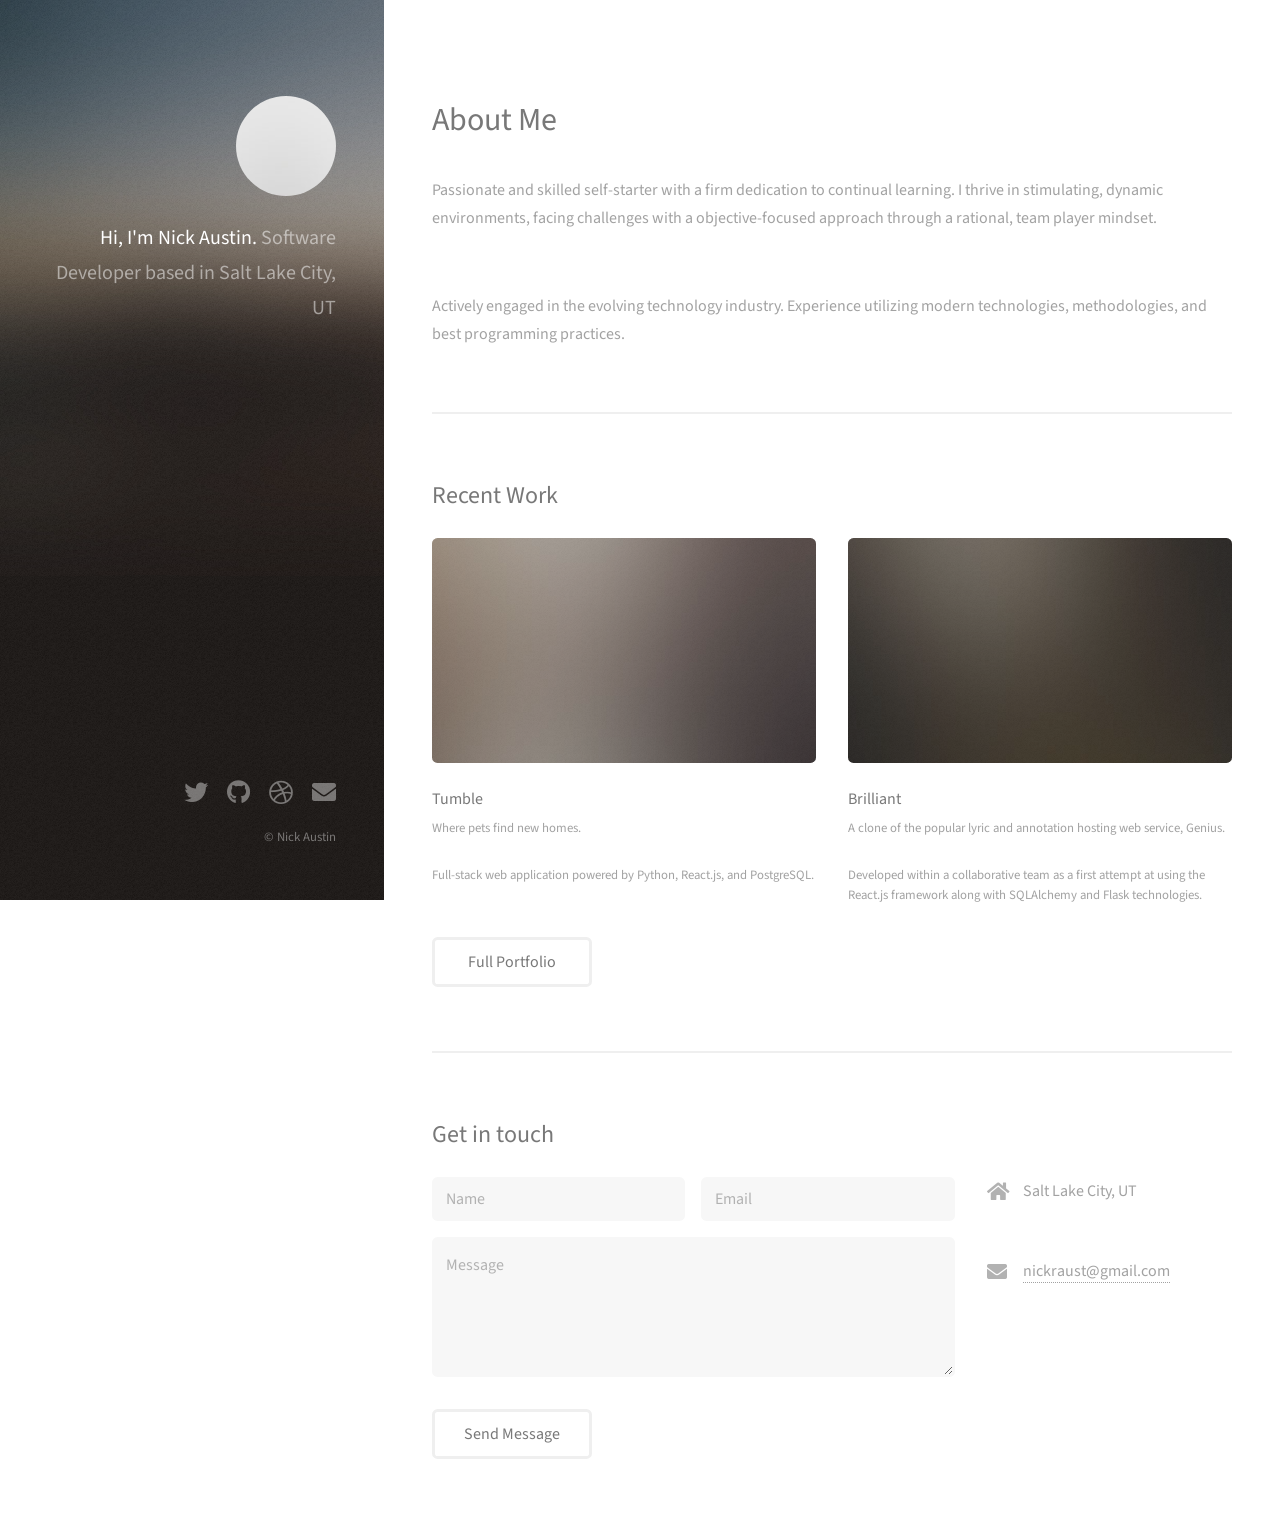
==== index.html @ 3f63c07a "first" ====
<!DOCTYPE HTML>
<!--
	Strata by HTML5 UP
	html5up.net | @ajlkn
	Free for personal and commercial use under the CCA 3.0 license (html5up.net/license)
-->
<html>
	<head>
		<title>Strata by HTML5 UP</title>
		<meta charset="utf-8" />
		<meta name="viewport" content="width=device-width, initial-scale=1, user-scalable=no" />
		<link rel="stylesheet" href="assets/css/main.css" />
	</head>
	<body class="is-preload">

		<!-- Header -->
			<header id="header">
				<div class="inner">
					<a href="#" class="image avatar"><img src="images/avatar.jpg" alt="" /></a>
					<h1><strong>Hi, I'm Nick Austin.</strong><br />
					Software Developer based in Salt Lake City, UT<br />
					</h1>
				</div>
			</header>

		<!-- Main -->
			<div id="main">

				<!-- One -->
					<section id="one">
						<header class="major">
							<h2>About Me<br />
							</h2>
						</header>
						<p>Passionate and skilled self-starter with a firm dedication to continual learning. I thrive in stimulating, dynamic environments, facing challenges with a objective-focused approach through a rational, team player mindset. 
							</p>
						</br>
							Actively engaged in the evolving technology industry. Experience utilizing modern technologies, methodologies, and best programming practices. </p>
						<!-- <ul class="actions">
							<li><a href="#" class="button">Learn More</a></li>
						</ul> -->
					</section>

				<!-- Two -->
					<section id="two">
						<h2>Recent Work</h2>
						<div class="row">
							<article class="col-6 col-12-xsmall work-item">
								<a href="images/fulls/01.jpg" class="image fit thumb"><img src="images/thumbs/01.jpg" alt="" /></a>
								<h3>Tumble</h3>
								<p>Where pets find new homes.</p> 
								<br>
								<p>Full-stack web application powered by Python, React.js, and PostgreSQL.</p>
							</article>
							<article class="col-6 col-12-xsmall work-item">
								<a href="images/fulls/02.jpg" class="image fit thumb"><img src="images/thumbs/02.jpg" alt="" /></a>
								<h3>Brilliant</h3>
								<p>A clone of the popular lyric and annotation hosting web service, Genius.</p>
								<br>
								<p>Developed within a collaborative team as a first attempt at using the React.js framework along with SQLAlchemy and Flask technologies.</p>
							</article>
							<!-- <article class="col-6 col-12-xsmall work-item">
								<a href="images/fulls/03.jpg" class="image fit thumb"><img src="images/thumbs/03.jpg" alt="" /></a>
								<h3>Tortor metus commodo</h3>
								<p>Lorem ipsum dolor sit amet nisl sed nullam feugiat.</p>
							</article>
							<article class="col-6 col-12-xsmall work-item">
								<a href="images/fulls/04.jpg" class="image fit thumb"><img src="images/thumbs/04.jpg" alt="" /></a>
								<h3>Quam neque phasellus</h3>
								<p>Lorem ipsum dolor sit amet nisl sed nullam feugiat.</p>
							</article>
							<article class="col-6 col-12-xsmall work-item">
								<a href="images/fulls/05.jpg" class="image fit thumb"><img src="images/thumbs/05.jpg" alt="" /></a>
								<h3>Nunc enim commodo aliquet</h3>
								<p>Lorem ipsum dolor sit amet nisl sed nullam feugiat.</p>
							</article>
							<article class="col-6 col-12-xsmall work-item">
								<a href="images/fulls/06.jpg" class="image fit thumb"><img src="images/thumbs/06.jpg" alt="" /></a>
								<h3>Risus ornare lacinia</h3>
								<p>Lorem ipsum dolor sit amet nisl sed nullam feugiat.</p>
							</article> -->
						</div>
						<ul class="actions">
							<li><a href="#" class="button">Full Portfolio</a></li>
						</ul>
					</section>

				<!-- Three -->
					<section id="three">
						<h2>Get in touch</h2>
						<!-- <p>Accumsan pellentesque commodo blandit enim arcu non at amet id arcu magna. Accumsan orci faucibus id eu lorem semper nunc nisi lorem vulputate lorem neque lorem ipsum dolor.</p> -->
						<div class="row">
							<div class="col-8 col-12-small">
								<form method="post" action="#">
									<div class="row gtr-uniform gtr-50">
										<div class="col-6 col-12-xsmall"><input type="text" name="name" id="name" placeholder="Name" /></div>
										<div class="col-6 col-12-xsmall"><input type="email" name="email" id="email" placeholder="Email" /></div>
										<div class="col-12"><textarea name="message" id="message" placeholder="Message" rows="4"></textarea></div>
									</div>
								</form>
								<ul class="actions">
									<li><input type="submit" value="Send Message" /></li>
								</ul>
							</div>
							<div class="col-4 col-12-small">
								<ul class="labeled-icons">
									<li>
										<h3 class="icon solid fa-home"><span class="label">Address</span></h3>
										Salt Lake City, UT<br />
										<br />
									</li>
									<li>
										<!-- <h3 class="icon solid fa-mobile-alt"><span class="label">Phone</span></h3>
										000-000-0000 -->
									</li>
									<li>
										<h3 class="icon solid fa-envelope"><span class="label">Email</span></h3>
										<a href="#">nickraust@gmail.com</a>
									</li>
								</ul>
							</div>
						</div>
					</section>

				<!-- Four -->
				<!--
					<section id="four">
						<h2>Elements</h2>

						<section>
							<h4>Text</h4>
							<p>This is <b>bold</b> and this is <strong>strong</strong>. This is <i>italic</i> and this is <em>emphasized</em>.
							This is <sup>superscript</sup> text and this is <sub>subscript</sub> text.
							This is <u>underlined</u> and this is code: <code>for (;;) { ... }</code>. Finally, <a href="#">this is a link</a>.</p>
							<hr />
							<header>
								<h4>Heading with a Subtitle</h4>
								<p>Lorem ipsum dolor sit amet nullam id egestas urna aliquam</p>
							</header>
							<p>Nunc lacinia ante nunc ac lobortis. Interdum adipiscing gravida odio porttitor sem non mi integer non faucibus ornare mi ut ante amet placerat aliquet. Volutpat eu sed ante lacinia sapien lorem accumsan varius montes viverra nibh in adipiscing blandit tempus accumsan.</p>
							<header>
								<h5>Heading with a Subtitle</h5>
								<p>Lorem ipsum dolor sit amet nullam id egestas urna aliquam</p>
							</header>
							<p>Nunc lacinia ante nunc ac lobortis. Interdum adipiscing gravida odio porttitor sem non mi integer non faucibus ornare mi ut ante amet placerat aliquet. Volutpat eu sed ante lacinia sapien lorem accumsan varius montes viverra nibh in adipiscing blandit tempus accumsan.</p>
							<hr />
							<h2>Heading Level 2</h2>
							<h3>Heading Level 3</h3>
							<h4>Heading Level 4</h4>
							<h5>Heading Level 5</h5>
							<h6>Heading Level 6</h6>
							<hr />
							<h5>Blockquote</h5>
							<blockquote>Fringilla nisl. Donec accumsan interdum nisi, quis tincidunt felis sagittis eget tempus euismod. Vestibulum ante ipsum primis in faucibus vestibulum. Blandit adipiscing eu felis iaculis volutpat ac adipiscing accumsan faucibus. Vestibulum ante ipsum primis in faucibus lorem ipsum dolor sit amet nullam adipiscing eu felis.</blockquote>
							<h5>Preformatted</h5>
							<pre><code>i = 0;

while (!deck.isInOrder()) {
print 'Iteration ' + i;
deck.shuffle();
i++;
}

print 'It took ' + i + ' iterations to sort the deck.';</code></pre>
						</section>

						<section>
							<h4>Lists</h4>
							<div class="row">
								<div class="col-6 col-12-xsmall">
									<h5>Unordered</h5>
									<ul>
										<li>Dolor pulvinar etiam magna etiam.</li>
										<li>Sagittis adipiscing lorem eleifend.</li>
										<li>Felis enim feugiat dolore viverra.</li>
									</ul>
									<h5>Alternate</h5>
									<ul class="alt">
										<li>Dolor pulvinar etiam magna etiam.</li>
										<li>Sagittis adipiscing lorem eleifend.</li>
										<li>Felis enim feugiat dolore viverra.</li>
									</ul>
								</div>
								<div class="col-6 col-12-xsmall">
									<h5>Ordered</h5>
									<ol>
										<li>Dolor pulvinar etiam magna etiam.</li>
										<li>Etiam vel felis at lorem sed viverra.</li>
										<li>Felis enim feugiat dolore viverra.</li>
										<li>Dolor pulvinar etiam magna etiam.</li>
										<li>Etiam vel felis at lorem sed viverra.</li>
										<li>Felis enim feugiat dolore viverra.</li>
									</ol>
									<h5>Icons</h5>
									<ul class="icons">
										<li><a href="#" class="icon brands fa-twitter"><span class="label">Twitter</span></a></li>
										<li><a href="#" class="icon brands fa-facebook-f"><span class="label">Facebook</span></a></li>
										<li><a href="#" class="icon brands fa-instagram"><span class="label">Instagram</span></a></li>
										<li><a href="#" class="icon brands fa-github"><span class="label">Github</span></a></li>
										<li><a href="#" class="icon brands fa-dribbble"><span class="label">Dribbble</span></a></li>
										<li><a href="#" class="icon brands fa-tumblr"><span class="label">Tumblr</span></a></li>
									</ul>
								</div>
							</div>
							<h5>Actions</h5>
							<ul class="actions">
								<li><a href="#" class="button primary">Default</a></li>
								<li><a href="#" class="button">Default</a></li>
							</ul>
							<ul class="actions small">
								<li><a href="#" class="button primary small">Small</a></li>
								<li><a href="#" class="button small">Small</a></li>
							</ul>
							<div class="row">
								<div class="col-6 col-12-small">
									<ul class="actions stacked">
										<li><a href="#" class="button primary">Default</a></li>
										<li><a href="#" class="button">Default</a></li>
									</ul>
								</div>
								<div class="col-6 col-12-small">
									<ul class="actions stacked">
										<li><a href="#" class="button primary small">Small</a></li>
										<li><a href="#" class="button small">Small</a></li>
									</ul>
								</div>
								<div class="col-6 col-12-small">
									<ul class="actions stacked">
										<li><a href="#" class="button primary fit">Default</a></li>
										<li><a href="#" class="button fit">Default</a></li>
									</ul>
								</div>
								<div class="col-6 col-12-small">
									<ul class="actions stacked">
										<li><a href="#" class="button primary small fit">Small</a></li>
										<li><a href="#" class="button small fit">Small</a></li>
									</ul>
								</div>
							</div>
						</section>

						<section>
							<h4>Table</h4>
							<h5>Default</h5>
							<div class="table-wrapper">
								<table>
									<thead>
										<tr>
											<th>Name</th>
											<th>Description</th>
											<th>Price</th>
										</tr>
									</thead>
									<tbody>
										<tr>
											<td>Item One</td>
											<td>Ante turpis integer aliquet porttitor.</td>
											<td>29.99</td>
										</tr>
										<tr>
											<td>Item Two</td>
											<td>Vis ac commodo adipiscing arcu aliquet.</td>
											<td>19.99</td>
										</tr>
										<tr>
											<td>Item Three</td>
											<td> Morbi faucibus arcu accumsan lorem.</td>
											<td>29.99</td>
										</tr>
										<tr>
											<td>Item Four</td>
											<td>Vitae integer tempus condimentum.</td>
											<td>19.99</td>
										</tr>
										<tr>
											<td>Item Five</td>
											<td>Ante turpis integer aliquet porttitor.</td>
											<td>29.99</td>
										</tr>
									</tbody>
									<tfoot>
										<tr>
											<td colspan="2"></td>
											<td>100.00</td>
										</tr>
									</tfoot>
								</table>
							</div>

							<h5>Alternate</h5>
							<div class="table-wrapper">
								<table class="alt">
									<thead>
										<tr>
											<th>Name</th>
											<th>Description</th>
											<th>Price</th>
										</tr>
									</thead>
									<tbody>
										<tr>
											<td>Item One</td>
											<td>Ante turpis integer aliquet porttitor.</td>
											<td>29.99</td>
										</tr>
										<tr>
											<td>Item Two</td>
											<td>Vis ac commodo adipiscing arcu aliquet.</td>
											<td>19.99</td>
										</tr>
										<tr>
											<td>Item Three</td>
											<td> Morbi faucibus arcu accumsan lorem.</td>
											<td>29.99</td>
										</tr>
										<tr>
											<td>Item Four</td>
											<td>Vitae integer tempus condimentum.</td>
											<td>19.99</td>
										</tr>
										<tr>
											<td>Item Five</td>
											<td>Ante turpis integer aliquet porttitor.</td>
											<td>29.99</td>
										</tr>
									</tbody>
									<tfoot>
										<tr>
											<td colspan="2"></td>
											<td>100.00</td>
										</tr>
									</tfoot>
								</table>
							</div>
						</section>

						<section>
							<h4>Buttons</h4>
							<ul class="actions">
								<li><a href="#" class="button primary">Primary</a></li>
								<li><a href="#" class="button">Default</a></li>
							</ul>
							<ul class="actions">
								<li><a href="#" class="button large">Large</a></li>
								<li><a href="#" class="button">Default</a></li>
								<li><a href="#" class="button small">Small</a></li>
							</ul>
							<ul class="actions fit">
								<li><a href="#" class="button primary fit">Fit</a></li>
								<li><a href="#" class="button fit">Fit</a></li>
							</ul>
							<ul class="actions fit small">
								<li><a href="#" class="button primary fit small">Fit + Small</a></li>
								<li><a href="#" class="button fit small">Fit + Small</a></li>
							</ul>
							<ul class="actions">
								<li><a href="#" class="button primary icon solid fa-download">Icon</a></li>
								<li><a href="#" class="button icon solid fa-download">Icon</a></li>
							</ul>
							<ul class="actions">
								<li><span class="button primary disabled">Primary</span></li>
								<li><span class="button disabled">Default</span></li>
							</ul>
						</section>

						<section>
							<h4>Form</h4>
							<form method="post" action="#">
								<div class="row gtr-uniform gtr-50">
									<div class="col-6 col-12-xsmall">
										<input type="text" name="demo-name" id="demo-name" value="" placeholder="Name" />
									</div>
									<div class="col-6 col-12-xsmall">
										<input type="email" name="demo-email" id="demo-email" value="" placeholder="Email" />
									</div>
									<div class="col-12">
										<select name="demo-category" id="demo-category">
											<option value="">- Category -</option>
											<option value="1">Manufacturing</option>
											<option value="1">Shipping</option>
											<option value="1">Administration</option>
											<option value="1">Human Resources</option>
										</select>
									</div>
									<div class="col-4 col-12-small">
										<input type="radio" id="demo-priority-low" name="demo-priority" checked>
										<label for="demo-priority-low">Low Priority</label>
									</div>
									<div class="col-4 col-12-small">
										<input type="radio" id="demo-priority-normal" name="demo-priority">
										<label for="demo-priority-normal">Normal Priority</label>
									</div>
									<div class="col-4 col-12-small">
										<input type="radio" id="demo-priority-high" name="demo-priority">
										<label for="demo-priority-high">High Priority</label>
									</div>
									<div class="col-6 col-12-small">
										<input type="checkbox" id="demo-copy" name="demo-copy">
										<label for="demo-copy">Email me a copy of this message</label>
									</div>
									<div class="col-6 col-12-small">
										<input type="checkbox" id="demo-human" name="demo-human" checked>
										<label for="demo-human">I am a human and not a robot</label>
									</div>
									<div class="col-12">
										<textarea name="demo-message" id="demo-message" placeholder="Enter your message" rows="6"></textarea>
									</div>
									<div class="col-12">
										<ul class="actions">
											<li><input type="submit" value="Send Message" class="primary" /></li>
											<li><input type="reset" value="Reset" /></li>
										</ul>
									</div>
								</div>
							</form>
						</section>

						<section>
							<h4>Image</h4>
							<h5>Fit</h5>
							<div class="box alt">
								<div class="row gtr-50 gtr-uniform">
									<div class="col-12"><span class="image fit"><img src="images/fulls/05.jpg" alt="" /></span></div>
									<div class="col-4"><span class="image fit"><img src="images/thumbs/01.jpg" alt="" /></span></div>
									<div class="col-4"><span class="image fit"><img src="images/thumbs/02.jpg" alt="" /></span></div>
									<div class="col-4"><span class="image fit"><img src="images/thumbs/03.jpg" alt="" /></span></div>
									<div class="col-4"><span class="image fit"><img src="images/thumbs/04.jpg" alt="" /></span></div>
									<div class="col-4"><span class="image fit"><img src="images/thumbs/05.jpg" alt="" /></span></div>
									<div class="col-4"><span class="image fit"><img src="images/thumbs/06.jpg" alt="" /></span></div>
									<div class="col-4"><span class="image fit"><img src="images/thumbs/03.jpg" alt="" /></span></div>
									<div class="col-4"><span class="image fit"><img src="images/thumbs/02.jpg" alt="" /></span></div>
									<div class="col-4"><span class="image fit"><img src="images/thumbs/01.jpg" alt="" /></span></div>
								</div>
							</div>
							<h5>Left &amp; Right</h5>
							<p><span class="image left"><img src="images/avatar.jpg" alt="" /></span>Fringilla nisl. Donec accumsan interdum nisi, quis tincidunt felis sagittis eget. tempus euismod. Vestibulum ante ipsum primis in faucibus vestibulum. Blandit adipiscing eu felis iaculis volutpat ac adipiscing accumsan eu faucibus. Integer ac pellentesque praesent tincidunt felis sagittis eget. tempus euismod. Vestibulum ante ipsum primis in faucibus vestibulum. Blandit adipiscing eu felis iaculis volutpat ac adipiscing accumsan eu faucibus. Integer ac pellentesque praesent. Donec accumsan interdum nisi, quis tincidunt felis sagittis eget. tempus euismod. Vestibulum ante ipsum primis in faucibus vestibulum. Blandit adipiscing eu felis iaculis volutpat ac adipiscing accumsan eu faucibus. Integer ac pellentesque praesent tincidunt felis sagittis eget. tempus euismod. Vestibulum ante ipsum primis in faucibus vestibulum. Blandit adipiscing eu felis iaculis volutpat ac adipiscing accumsan eu faucibus. Integer ac pellentesque praesent.</p>
							<p><span class="image right"><img src="images/avatar.jpg" alt="" /></span>Fringilla nisl. Donec accumsan interdum nisi, quis tincidunt felis sagittis eget. tempus euismod. Vestibulum ante ipsum primis in faucibus vestibulum. Blandit adipiscing eu felis iaculis volutpat ac adipiscing accumsan eu faucibus. Integer ac pellentesque praesent tincidunt felis sagittis eget. tempus euismod. Vestibulum ante ipsum primis in faucibus vestibulum. Blandit adipiscing eu felis iaculis volutpat ac adipiscing accumsan eu faucibus. Integer ac pellentesque praesent. Donec accumsan interdum nisi, quis tincidunt felis sagittis eget. tempus euismod. Vestibulum ante ipsum primis in faucibus vestibulum. Blandit adipiscing eu felis iaculis volutpat ac adipiscing accumsan eu faucibus. Integer ac pellentesque praesent tincidunt felis sagittis eget. tempus euismod. Vestibulum ante ipsum primis in faucibus vestibulum. Blandit adipiscing eu felis iaculis volutpat ac adipiscing accumsan eu faucibus. Integer ac pellentesque praesent.</p>
						</section>

					</section>
				-->

			</div>

		<!-- Footer -->
			<footer id="footer">
				<div class="inner">
					<ul class="icons">
						<li><a href="#" class="icon brands fa-twitter"><span class="label">Twitter</span></a></li>
						<li><a href="#" class="icon brands fa-github"><span class="label">Github</span></a></li>
						<li><a href="#" class="icon brands fa-dribbble"><span class="label">Dribbble</span></a></li>
						<li><a href="#" class="icon solid fa-envelope"><span class="label">Email</span></a></li>
					</ul>
					<ul class="copyright">
						<li>&copy; Nick Austin</li>
					</ul>
				</div>
			</footer>

		<!-- Scripts -->
			<script src="assets/js/jquery.min.js"></script>
			<script src="assets/js/jquery.poptrox.min.js"></script>
			<script src="assets/js/browser.min.js"></script>
			<script src="assets/js/breakpoints.min.js"></script>
			<script src="assets/js/util.js"></script>
			<script src="assets/js/main.js"></script>

	</body>
</html>
---- assets/css/main.css ----
@import url("fontawesome-all.min.css");
@import url("https://fonts.googleapis.com/css?family=Source+Sans+Pro:400,400italic");

/*
	Strata by HTML5 UP
	html5up.net | @ajlkn
	Free for personal and commercial use under the CCA 3.0 license (html5up.net/license)
*/

html, body, div, span, applet, object,
iframe, h1, h2, h3, h4, h5, h6, p, blockquote,
pre, a, abbr, acronym, address, big, cite,
code, del, dfn, em, img, ins, kbd, q, s, samp,
small, strike, strong, sub, sup, tt, var, b,
u, i, center, dl, dt, dd, ol, ul, li, fieldset,
form, label, legend, table, caption, tbody,
tfoot, thead, tr, th, td, article, aside,
canvas, details, embed, figure, figcaption,
footer, header, hgroup, menu, nav, output, ruby,
section, summary, time, mark, audio, video {
	margin: 0;
	padding: 0;
	border: 0;
	font-size: 100%;
	font: inherit;
	vertical-align: baseline;}

article, aside, details, figcaption, figure,
footer, header, hgroup, menu, nav, section {
	display: block;}

body {
	line-height: 1;
}

ol, ul {
	list-style: none;
}

blockquote, q {
	quotes: none;
}

	blockquote:before, blockquote:after, q:before, q:after {
		content: '';
		content: none;
	}

table {
	border-collapse: collapse;
	border-spacing: 0;
}

body {
	-webkit-text-size-adjust: none;
}

mark {
	background-color: transparent;
	color: inherit;
}

input::-moz-focus-inner {
	border: 0;
	padding: 0;
}

input, select, textarea {
	-moz-appearance: none;
	-webkit-appearance: none;
	-ms-appearance: none;
	appearance: none;
}

/* Basic */

	html {
		box-sizing: border-box;
	}

	*, *:before, *:after {
		box-sizing: inherit;
	}

	body {
		background: #fff;
	}

		body.is-preload *, body.is-preload *:before, body.is-preload *:after {
			-moz-animation: none !important;
			-webkit-animation: none !important;
			-ms-animation: none !important;
			animation: none !important;
			-moz-transition: none !important;
			-webkit-transition: none !important;
			-ms-transition: none !important;
			transition: none !important;
		}

	body, input, select, textarea {
		color: #a2a2a2;
		font-family: "Source Sans Pro", Helvetica, sans-serif;
		font-size: 16pt;
		font-weight: 400;
		line-height: 1.75em;
	}

	a {
		-moz-transition: color 0.2s ease-in-out, border-color 0.2s ease-in-out;
		-webkit-transition: color 0.2s ease-in-out, border-color 0.2s ease-in-out;
		-ms-transition: color 0.2s ease-in-out, border-color 0.2s ease-in-out;
		transition: color 0.2s ease-in-out, border-color 0.2s ease-in-out;
		border-bottom: dotted 1px;
		color: #49bf9d;
		text-decoration: none;
	}

		a:hover {
			border-bottom-color: transparent;
			color: #49bf9d !important;
			text-decoration: none;
		}

	strong, b {
		color: #787878;
		font-weight: 400;
	}

	em, i {
		font-style: italic;
	}

	p {
		margin: 0 0 2em 0;
	}

	h1, h2, h3, h4, h5, h6 {
		color: #787878;
		font-weight: 400;
		line-height: 1em;
		margin: 0 0 1em 0;
	}

		h1 a, h2 a, h3 a, h4 a, h5 a, h6 a {
			color: inherit;
			text-decoration: none;
		}

	h1 {
		font-size: 2em;
		line-height: 1.5em;
	}

	h2 {
		font-size: 1.5em;
		line-height: 1.5em;
	}

	h3 {
		font-size: 1.25em;
		line-height: 1.5em;
	}

	h4 {
		font-size: 1.1em;
		line-height: 1.5em;
	}

	h5 {
		font-size: 0.9em;
		line-height: 1.5em;
	}

	h6 {
		font-size: 0.7em;
		line-height: 1.5em;
	}

	sub {
		font-size: 0.8em;
		position: relative;
		top: 0.5em;
	}

	sup {
		font-size: 0.8em;
		position: relative;
		top: -0.5em;
	}

	hr {
		border: 0;
		border-bottom: solid 2px #efefef;
		margin: 2em 0;
	}

		hr.major {
			margin: 3em 0;
		}

	blockquote {
		border-left: solid 6px #efefef;
		font-style: italic;
		margin: 0 0 2em 0;
		padding: 0.5em 0 0.5em 1.5em;
	}

	code {
		background: #f7f7f7;
		border-radius: 0.35em;
		border: solid 2px #efefef;
		font-family: "Courier New", monospace;
		font-size: 0.9em;
		margin: 0 0.25em;
		padding: 0.25em 0.65em;
	}

	pre {
		-webkit-overflow-scrolling: touch;
		font-family: "Courier New", monospace;
		font-size: 0.9em;
		margin: 0 0 2em 0;
	}

		pre code {
			display: block;
			line-height: 1.75em;
			padding: 1em 1.5em;
			overflow-x: auto;
		}

	.align-left {
		text-align: left;
	}

	.align-center {
		text-align: center;
	}

	.align-right {
		text-align: right;
	}

/* Container */

	.container {
		margin: 0 auto;
		max-width: calc(100% - 4em);
		width: 100%;
	}

		.container.xsmall {
			width: 25%;
		}

		.container.small {
			width: 50%;
		}

		.container.medium {
			width: 75%;
		}

		.container.large {
			width: 125%;
		}

		.container.xlarge {
			width: 150%;
		}

		.container.max {
			width: 100%;
		}

		@media screen and (max-width: 980px) {

			.container {
				width: 100% !important;
				max-width: 100% !important;
			}

		}

		@media screen and (max-width: 480px) {

			.container {
				max-width: calc(100% - 3em);
			}

		}

/* Row */

	.row {
		display: flex;
		flex-wrap: wrap;
		box-sizing: border-box;
		align-items: stretch;
	}

		.row > * {
			box-sizing: border-box;
		}

		.row.gtr-uniform > * > :last-child {
			margin-bottom: 0;
		}

		.row.aln-left {
			justify-content: flex-start;
		}

		.row.aln-center {
			justify-content: center;
		}

		.row.aln-right {
			justify-content: flex-end;
		}

		.row.aln-top {
			align-items: flex-start;
		}

		.row.aln-middle {
			align-items: center;
		}

		.row.aln-bottom {
			align-items: flex-end;
		}

		.row > .imp {
			order: -1;
		}

		.row > .col-1 {
			width: 8.33333%;
		}

		.row > .off-1 {
			margin-left: 8.33333%;
		}

		.row > .col-2 {
			width: 16.66667%;
		}

		.row > .off-2 {
			margin-left: 16.66667%;
		}

		.row > .col-3 {
			width: 25%;
		}

		.row > .off-3 {
			margin-left: 25%;
		}

		.row > .col-4 {
			width: 33.33333%;
		}

		.row > .off-4 {
			margin-left: 33.33333%;
		}

		.row > .col-5 {
			width: 41.66667%;
		}

		.row > .off-5 {
			margin-left: 41.66667%;
		}

		.row > .col-6 {
			width: 50%;
		}

		.row > .off-6 {
			margin-left: 50%;
		}

		.row > .col-7 {
			width: 58.33333%;
		}

		.row > .off-7 {
			margin-left: 58.33333%;
		}

		.row > .col-8 {
			width: 66.66667%;
		}

		.row > .off-8 {
			margin-left: 66.66667%;
		}

		.row > .col-9 {
			width: 75%;
		}

		.row > .off-9 {
			margin-left: 75%;
		}

		.row > .col-10 {
			width: 83.33333%;
		}

		.row > .off-10 {
			margin-left: 83.33333%;
		}

		.row > .col-11 {
			width: 91.66667%;
		}

		.row > .off-11 {
			margin-left: 91.66667%;
		}

		.row > .col-12 {
			width: 100%;
		}

		.row > .off-12 {
			margin-left: 100%;
		}

		.row.gtr-0 {
			margin-top: 0;
			margin-left: 0em;
		}

			.row.gtr-0 > * {
				padding: 0 0 0 0em;
			}

			.row.gtr-0.gtr-uniform {
				margin-top: 0em;
			}

				.row.gtr-0.gtr-uniform > * {
					padding-top: 0em;
				}

		.row.gtr-25 {
			margin-top: 0;
			margin-left: -0.625em;
		}

			.row.gtr-25 > * {
				padding: 0 0 0 0.625em;
			}

			.row.gtr-25.gtr-uniform {
				margin-top: -0.625em;
			}

				.row.gtr-25.gtr-uniform > * {
					padding-top: 0.625em;
				}

		.row.gtr-50 {
			margin-top: 0;
			margin-left: -1.25em;
		}

			.row.gtr-50 > * {
				padding: 0 0 0 1.25em;
			}

			.row.gtr-50.gtr-uniform {
				margin-top: -1.25em;
			}

				.row.gtr-50.gtr-uniform > * {
					padding-top: 1.25em;
				}

		.row {
			margin-top: 0;
			margin-left: -2.5em;
		}

			.row > * {
				padding: 0 0 0 2.5em;
			}

			.row.gtr-uniform {
				margin-top: -2.5em;
			}

				.row.gtr-uniform > * {
					padding-top: 2.5em;
				}

		.row.gtr-150 {
			margin-top: 0;
			margin-left: -3.75em;
		}

			.row.gtr-150 > * {
				padding: 0 0 0 3.75em;
			}

			.row.gtr-150.gtr-uniform {
				margin-top: -3.75em;
			}

				.row.gtr-150.gtr-uniform > * {
					padding-top: 3.75em;
				}

		.row.gtr-200 {
			margin-top: 0;
			margin-left: -5em;
		}

			.row.gtr-200 > * {
				padding: 0 0 0 5em;
			}

			.row.gtr-200.gtr-uniform {
				margin-top: -5em;
			}

				.row.gtr-200.gtr-uniform > * {
					padding-top: 5em;
				}

		@media screen and (max-width: 1800px) {

			.row {
				display: flex;
				flex-wrap: wrap;
				box-sizing: border-box;
				align-items: stretch;
			}

				.row > * {
					box-sizing: border-box;
				}

				.row.gtr-uniform > * > :last-child {
					margin-bottom: 0;
				}

				.row.aln-left {
					justify-content: flex-start;
				}

				.row.aln-center {
					justify-content: center;
				}

				.row.aln-right {
					justify-content: flex-end;
				}

				.row.aln-top {
					align-items: flex-start;
				}

				.row.aln-middle {
					align-items: center;
				}

				.row.aln-bottom {
					align-items: flex-end;
				}

				.row > .imp-xlarge {
					order: -1;
				}

				.row > .col-1-xlarge {
					width: 8.33333%;
				}

				.row > .off-1-xlarge {
					margin-left: 8.33333%;
				}

				.row > .col-2-xlarge {
					width: 16.66667%;
				}

				.row > .off-2-xlarge {
					margin-left: 16.66667%;
				}

				.row > .col-3-xlarge {
					width: 25%;
				}

				.row > .off-3-xlarge {
					margin-left: 25%;
				}

				.row > .col-4-xlarge {
					width: 33.33333%;
				}

				.row > .off-4-xlarge {
					margin-left: 33.33333%;
				}

				.row > .col-5-xlarge {
					width: 41.66667%;
				}

				.row > .off-5-xlarge {
					margin-left: 41.66667%;
				}

				.row > .col-6-xlarge {
					width: 50%;
				}

				.row > .off-6-xlarge {
					margin-left: 50%;
				}

				.row > .col-7-xlarge {
					width: 58.33333%;
				}

				.row > .off-7-xlarge {
					margin-left: 58.33333%;
				}

				.row > .col-8-xlarge {
					width: 66.66667%;
				}

				.row > .off-8-xlarge {
					margin-left: 66.66667%;
				}

				.row > .col-9-xlarge {
					width: 75%;
				}

				.row > .off-9-xlarge {
					margin-left: 75%;
				}

				.row > .col-10-xlarge {
					width: 83.33333%;
				}

				.row > .off-10-xlarge {
					margin-left: 83.33333%;
				}

				.row > .col-11-xlarge {
					width: 91.66667%;
				}

				.row > .off-11-xlarge {
					margin-left: 91.66667%;
				}

				.row > .col-12-xlarge {
					width: 100%;
				}

				.row > .off-12-xlarge {
					margin-left: 100%;
				}

				.row.gtr-0 {
					margin-top: 0;
					margin-left: 0em;
				}

					.row.gtr-0 > * {
						padding: 0 0 0 0em;
					}

					.row.gtr-0.gtr-uniform {
						margin-top: 0em;
					}

						.row.gtr-0.gtr-uniform > * {
							padding-top: 0em;
						}

				.row.gtr-25 {
					margin-top: 0;
					margin-left: -0.625em;
				}

					.row.gtr-25 > * {
						padding: 0 0 0 0.625em;
					}

					.row.gtr-25.gtr-uniform {
						margin-top: -0.625em;
					}

						.row.gtr-25.gtr-uniform > * {
							padding-top: 0.625em;
						}

				.row.gtr-50 {
					margin-top: 0;
					margin-left: -1.25em;
				}

					.row.gtr-50 > * {
						padding: 0 0 0 1.25em;
					}

					.row.gtr-50.gtr-uniform {
						margin-top: -1.25em;
					}

						.row.gtr-50.gtr-uniform > * {
							padding-top: 1.25em;
						}

				.row {
					margin-top: 0;
					margin-left: -2.5em;
				}

					.row > * {
						padding: 0 0 0 2.5em;
					}

					.row.gtr-uniform {
						margin-top: -2.5em;
					}

						.row.gtr-uniform > * {
							padding-top: 2.5em;
						}

				.row.gtr-150 {
					margin-top: 0;
					margin-left: -3.75em;
				}

					.row.gtr-150 > * {
						padding: 0 0 0 3.75em;
					}

					.row.gtr-150.gtr-uniform {
						margin-top: -3.75em;
					}

						.row.gtr-150.gtr-uniform > * {
							padding-top: 3.75em;
						}

				.row.gtr-200 {
					margin-top: 0;
					margin-left: -5em;
				}

					.row.gtr-200 > * {
						padding: 0 0 0 5em;
					}

					.row.gtr-200.gtr-uniform {
						margin-top: -5em;
					}

						.row.gtr-200.gtr-uniform > * {
							padding-top: 5em;
						}

		}

		@media screen and (max-width: 1280px) {

			.row {
				display: flex;
				flex-wrap: wrap;
				box-sizing: border-box;
				align-items: stretch;
			}

				.row > * {
					box-sizing: border-box;
				}

				.row.gtr-uniform > * > :last-child {
					margin-bottom: 0;
				}

				.row.aln-left {
					justify-content: flex-start;
				}

				.row.aln-center {
					justify-content: center;
				}

				.row.aln-right {
					justify-content: flex-end;
				}

				.row.aln-top {
					align-items: flex-start;
				}

				.row.aln-middle {
					align-items: center;
				}

				.row.aln-bottom {
					align-items: flex-end;
				}

				.row > .imp-large {
					order: -1;
				}

				.row > .col-1-large {
					width: 8.33333%;
				}

				.row > .off-1-large {
					margin-left: 8.33333%;
				}

				.row > .col-2-large {
					width: 16.66667%;
				}

				.row > .off-2-large {
					margin-left: 16.66667%;
				}

				.row > .col-3-large {
					width: 25%;
				}

				.row > .off-3-large {
					margin-left: 25%;
				}

				.row > .col-4-large {
					width: 33.33333%;
				}

				.row > .off-4-large {
					margin-left: 33.33333%;
				}

				.row > .col-5-large {
					width: 41.66667%;
				}

				.row > .off-5-large {
					margin-left: 41.66667%;
				}

				.row > .col-6-large {
					width: 50%;
				}

				.row > .off-6-large {
					margin-left: 50%;
				}

				.row > .col-7-large {
					width: 58.33333%;
				}

				.row > .off-7-large {
					margin-left: 58.33333%;
				}

				.row > .col-8-large {
					width: 66.66667%;
				}

				.row > .off-8-large {
					margin-left: 66.66667%;
				}

				.row > .col-9-large {
					width: 75%;
				}

				.row > .off-9-large {
					margin-left: 75%;
				}

				.row > .col-10-large {
					width: 83.33333%;
				}

				.row > .off-10-large {
					margin-left: 83.33333%;
				}

				.row > .col-11-large {
					width: 91.66667%;
				}

				.row > .off-11-large {
					margin-left: 91.66667%;
				}

				.row > .col-12-large {
					width: 100%;
				}

				.row > .off-12-large {
					margin-left: 100%;
				}

				.row.gtr-0 {
					margin-top: 0;
					margin-left: 0em;
				}

					.row.gtr-0 > * {
						padding: 0 0 0 0em;
					}

					.row.gtr-0.gtr-uniform {
						margin-top: 0em;
					}

						.row.gtr-0.gtr-uniform > * {
							padding-top: 0em;
						}

				.row.gtr-25 {
					margin-top: 0;
					margin-left: -0.5em;
				}

					.row.gtr-25 > * {
						padding: 0 0 0 0.5em;
					}

					.row.gtr-25.gtr-uniform {
						margin-top: -0.5em;
					}

						.row.gtr-25.gtr-uniform > * {
							padding-top: 0.5em;
						}

				.row.gtr-50 {
					margin-top: 0;
					margin-left: -1em;
				}

					.row.gtr-50 > * {
						padding: 0 0 0 1em;
					}

					.row.gtr-50.gtr-uniform {
						margin-top: -1em;
					}

						.row.gtr-50.gtr-uniform > * {
							padding-top: 1em;
						}

				.row {
					margin-top: 0;
					margin-left: -2em;
				}

					.row > * {
						padding: 0 0 0 2em;
					}

					.row.gtr-uniform {
						margin-top: -2em;
					}

						.row.gtr-uniform > * {
							padding-top: 2em;
						}

				.row.gtr-150 {
					margin-top: 0;
					margin-left: -3em;
				}

					.row.gtr-150 > * {
						padding: 0 0 0 3em;
					}

					.row.gtr-150.gtr-uniform {
						margin-top: -3em;
					}

						.row.gtr-150.gtr-uniform > * {
							padding-top: 3em;
						}

				.row.gtr-200 {
					margin-top: 0;
					margin-left: -4em;
				}

					.row.gtr-200 > * {
						padding: 0 0 0 4em;
					}

					.row.gtr-200.gtr-uniform {
						margin-top: -4em;
					}

						.row.gtr-200.gtr-uniform > * {
							padding-top: 4em;
						}

		}

		@media screen and (max-width: 980px) {

			.row {
				display: flex;
				flex-wrap: wrap;
				box-sizing: border-box;
				align-items: stretch;
			}

				.row > * {
					box-sizing: border-box;
				}

				.row.gtr-uniform > * > :last-child {
					margin-bottom: 0;
				}

				.row.aln-left {
					justify-content: flex-start;
				}

				.row.aln-center {
					justify-content: center;
				}

				.row.aln-right {
					justify-content: flex-end;
				}

				.row.aln-top {
					align-items: flex-start;
				}

				.row.aln-middle {
					align-items: center;
				}

				.row.aln-bottom {
					align-items: flex-end;
				}

				.row > .imp-medium {
					order: -1;
				}

				.row > .col-1-medium {
					width: 8.33333%;
				}

				.row > .off-1-medium {
					margin-left: 8.33333%;
				}

				.row > .col-2-medium {
					width: 16.66667%;
				}

				.row > .off-2-medium {
					margin-left: 16.66667%;
				}

				.row > .col-3-medium {
					width: 25%;
				}

				.row > .off-3-medium {
					margin-left: 25%;
				}

				.row > .col-4-medium {
					width: 33.33333%;
				}

				.row > .off-4-medium {
					margin-left: 33.33333%;
				}

				.row > .col-5-medium {
					width: 41.66667%;
				}

				.row > .off-5-medium {
					margin-left: 41.66667%;
				}

				.row > .col-6-medium {
					width: 50%;
				}

				.row > .off-6-medium {
					margin-left: 50%;
				}

				.row > .col-7-medium {
					width: 58.33333%;
				}

				.row > .off-7-medium {
					margin-left: 58.33333%;
				}

				.row > .col-8-medium {
					width: 66.66667%;
				}

				.row > .off-8-medium {
					margin-left: 66.66667%;
				}

				.row > .col-9-medium {
					width: 75%;
				}

				.row > .off-9-medium {
					margin-left: 75%;
				}

				.row > .col-10-medium {
					width: 83.33333%;
				}

				.row > .off-10-medium {
					margin-left: 83.33333%;
				}

				.row > .col-11-medium {
					width: 91.66667%;
				}

				.row > .off-11-medium {
					margin-left: 91.66667%;
				}

				.row > .col-12-medium {
					width: 100%;
				}

				.row > .off-12-medium {
					margin-left: 100%;
				}

				.row.gtr-0 {
					margin-top: 0;
					margin-left: 0em;
				}

					.row.gtr-0 > * {
						padding: 0 0 0 0em;
					}

					.row.gtr-0.gtr-uniform {
						margin-top: 0em;
					}

						.row.gtr-0.gtr-uniform > * {
							padding-top: 0em;
						}

				.row.gtr-25 {
					margin-top: 0;
					margin-left: -0.5em;
				}

					.row.gtr-25 > * {
						padding: 0 0 0 0.5em;
					}

					.row.gtr-25.gtr-uniform {
						margin-top: -0.5em;
					}

						.row.gtr-25.gtr-uniform > * {
							padding-top: 0.5em;
						}

				.row.gtr-50 {
					margin-top: 0;
					margin-left: -1em;
				}

					.row.gtr-50 > * {
						padding: 0 0 0 1em;
					}

					.row.gtr-50.gtr-uniform {
						margin-top: -1em;
					}

						.row.gtr-50.gtr-uniform > * {
							padding-top: 1em;
						}

				.row {
					margin-top: 0;
					margin-left: -2em;
				}

					.row > * {
						padding: 0 0 0 2em;
					}

					.row.gtr-uniform {
						margin-top: -2em;
					}

						.row.gtr-uniform > * {
							padding-top: 2em;
						}

				.row.gtr-150 {
					margin-top: 0;
					margin-left: -3em;
				}

					.row.gtr-150 > * {
						padding: 0 0 0 3em;
					}

					.row.gtr-150.gtr-uniform {
						margin-top: -3em;
					}

						.row.gtr-150.gtr-uniform > * {
							padding-top: 3em;
						}

				.row.gtr-200 {
					margin-top: 0;
					margin-left: -4em;
				}

					.row.gtr-200 > * {
						padding: 0 0 0 4em;
					}

					.row.gtr-200.gtr-uniform {
						margin-top: -4em;
					}

						.row.gtr-200.gtr-uniform > * {
							padding-top: 4em;
						}

		}

		@media screen and (max-width: 736px) {

			.row {
				display: flex;
				flex-wrap: wrap;
				box-sizing: border-box;
				align-items: stretch;
			}

				.row > * {
					box-sizing: border-box;
				}

				.row.gtr-uniform > * > :last-child {
					margin-bottom: 0;
				}

				.row.aln-left {
					justify-content: flex-start;
				}

				.row.aln-center {
					justify-content: center;
				}

				.row.aln-right {
					justify-content: flex-end;
				}

				.row.aln-top {
					align-items: flex-start;
				}

				.row.aln-middle {
					align-items: center;
				}

				.row.aln-bottom {
					align-items: flex-end;
				}

				.row > .imp-small {
					order: -1;
				}

				.row > .col-1-small {
					width: 8.33333%;
				}

				.row > .off-1-small {
					margin-left: 8.33333%;
				}

				.row > .col-2-small {
					width: 16.66667%;
				}

				.row > .off-2-small {
					margin-left: 16.66667%;
				}

				.row > .col-3-small {
					width: 25%;
				}

				.row > .off-3-small {
					margin-left: 25%;
				}

				.row > .col-4-small {
					width: 33.33333%;
				}

				.row > .off-4-small {
					margin-left: 33.33333%;
				}

				.row > .col-5-small {
					width: 41.66667%;
				}

				.row > .off-5-small {
					margin-left: 41.66667%;
				}

				.row > .col-6-small {
					width: 50%;
				}

				.row > .off-6-small {
					margin-left: 50%;
				}

				.row > .col-7-small {
					width: 58.33333%;
				}

				.row > .off-7-small {
					margin-left: 58.33333%;
				}

				.row > .col-8-small {
					width: 66.66667%;
				}

				.row > .off-8-small {
					margin-left: 66.66667%;
				}

				.row > .col-9-small {
					width: 75%;
				}

				.row > .off-9-small {
					margin-left: 75%;
				}

				.row > .col-10-small {
					width: 83.33333%;
				}

				.row > .off-10-small {
					margin-left: 83.33333%;
				}

				.row > .col-11-small {
					width: 91.66667%;
				}

				.row > .off-11-small {
					margin-left: 91.66667%;
				}

				.row > .col-12-small {
					width: 100%;
				}

				.row > .off-12-small {
					margin-left: 100%;
				}

				.row.gtr-0 {
					margin-top: 0;
					margin-left: 0em;
				}

					.row.gtr-0 > * {
						padding: 0 0 0 0em;
					}

					.row.gtr-0.gtr-uniform {
						margin-top: 0em;
					}

						.row.gtr-0.gtr-uniform > * {
							padding-top: 0em;
						}

				.row.gtr-25 {
					margin-top: 0;
					margin-left: -0.375em;
				}

					.row.gtr-25 > * {
						padding: 0 0 0 0.375em;
					}

					.row.gtr-25.gtr-uniform {
						margin-top: -0.375em;
					}

						.row.gtr-25.gtr-uniform > * {
							padding-top: 0.375em;
						}

				.row.gtr-50 {
					margin-top: 0;
					margin-left: -0.75em;
				}

					.row.gtr-50 > * {
						padding: 0 0 0 0.75em;
					}

					.row.gtr-50.gtr-uniform {
						margin-top: -0.75em;
					}

						.row.gtr-50.gtr-uniform > * {
							padding-top: 0.75em;
						}

				.row {
					margin-top: 0;
					margin-left: -1.5em;
				}

					.row > * {
						padding: 0 0 0 1.5em;
					}

					.row.gtr-uniform {
						margin-top: -1.5em;
					}

						.row.gtr-uniform > * {
							padding-top: 1.5em;
						}

				.row.gtr-150 {
					margin-top: 0;
					margin-left: -2.25em;
				}

					.row.gtr-150 > * {
						padding: 0 0 0 2.25em;
					}

					.row.gtr-150.gtr-uniform {
						margin-top: -2.25em;
					}

						.row.gtr-150.gtr-uniform > * {
							padding-top: 2.25em;
						}

				.row.gtr-200 {
					margin-top: 0;
					margin-left: -3em;
				}

					.row.gtr-200 > * {
						padding: 0 0 0 3em;
					}

					.row.gtr-200.gtr-uniform {
						margin-top: -3em;
					}

						.row.gtr-200.gtr-uniform > * {
							padding-top: 3em;
						}

		}

		@media screen and (max-width: 480px) {

			.row {
				display: flex;
				flex-wrap: wrap;
				box-sizing: border-box;
				align-items: stretch;
			}

				.row > * {
					box-sizing: border-box;
				}

				.row.gtr-uniform > * > :last-child {
					margin-bottom: 0;
				}

				.row.aln-left {
					justify-content: flex-start;
				}

				.row.aln-center {
					justify-content: center;
				}

				.row.aln-right {
					justify-content: flex-end;
				}

				.row.aln-top {
					align-items: flex-start;
				}

				.row.aln-middle {
					align-items: center;
				}

				.row.aln-bottom {
					align-items: flex-end;
				}

				.row > .imp-xsmall {
					order: -1;
				}

				.row > .col-1-xsmall {
					width: 8.33333%;
				}

				.row > .off-1-xsmall {
					margin-left: 8.33333%;
				}

				.row > .col-2-xsmall {
					width: 16.66667%;
				}

				.row > .off-2-xsmall {
					margin-left: 16.66667%;
				}

				.row > .col-3-xsmall {
					width: 25%;
				}

				.row > .off-3-xsmall {
					margin-left: 25%;
				}

				.row > .col-4-xsmall {
					width: 33.33333%;
				}

				.row > .off-4-xsmall {
					margin-left: 33.33333%;
				}

				.row > .col-5-xsmall {
					width: 41.66667%;
				}

				.row > .off-5-xsmall {
					margin-left: 41.66667%;
				}

				.row > .col-6-xsmall {
					width: 50%;
				}

				.row > .off-6-xsmall {
					margin-left: 50%;
				}

				.row > .col-7-xsmall {
					width: 58.33333%;
				}

				.row > .off-7-xsmall {
					margin-left: 58.33333%;
				}

				.row > .col-8-xsmall {
					width: 66.66667%;
				}

				.row > .off-8-xsmall {
					margin-left: 66.66667%;
				}

				.row > .col-9-xsmall {
					width: 75%;
				}

				.row > .off-9-xsmall {
					margin-left: 75%;
				}

				.row > .col-10-xsmall {
					width: 83.33333%;
				}

				.row > .off-10-xsmall {
					margin-left: 83.33333%;
				}

				.row > .col-11-xsmall {
					width: 91.66667%;
				}

				.row > .off-11-xsmall {
					margin-left: 91.66667%;
				}

				.row > .col-12-xsmall {
					width: 100%;
				}

				.row > .off-12-xsmall {
					margin-left: 100%;
				}

				.row.gtr-0 {
					margin-top: 0;
					margin-left: 0em;
				}

					.row.gtr-0 > * {
						padding: 0 0 0 0em;
					}

					.row.gtr-0.gtr-uniform {
						margin-top: 0em;
					}

						.row.gtr-0.gtr-uniform > * {
							padding-top: 0em;
						}

				.row.gtr-25 {
					margin-top: 0;
					margin-left: -0.375em;
				}

					.row.gtr-25 > * {
						padding: 0 0 0 0.375em;
					}

					.row.gtr-25.gtr-uniform {
						margin-top: -0.375em;
					}

						.row.gtr-25.gtr-uniform > * {
							padding-top: 0.375em;
						}

				.row.gtr-50 {
					margin-top: 0;
					margin-left: -0.75em;
				}

					.row.gtr-50 > * {
						padding: 0 0 0 0.75em;
					}

					.row.gtr-50.gtr-uniform {
						margin-top: -0.75em;
					}

						.row.gtr-50.gtr-uniform > * {
							padding-top: 0.75em;
						}

				.row {
					margin-top: 0;
					margin-left: -1.5em;
				}

					.row > * {
						padding: 0 0 0 1.5em;
					}

					.row.gtr-uniform {
						margin-top: -1.5em;
					}

						.row.gtr-uniform > * {
							padding-top: 1.5em;
						}

				.row.gtr-150 {
					margin-top: 0;
					margin-left: -2.25em;
				}

					.row.gtr-150 > * {
						padding: 0 0 0 2.25em;
					}

					.row.gtr-150.gtr-uniform {
						margin-top: -2.25em;
					}

						.row.gtr-150.gtr-uniform > * {
							padding-top: 2.25em;
						}

				.row.gtr-200 {
					margin-top: 0;
					margin-left: -3em;
				}

					.row.gtr-200 > * {
						padding: 0 0 0 3em;
					}

					.row.gtr-200.gtr-uniform {
						margin-top: -3em;
					}

						.row.gtr-200.gtr-uniform > * {
							padding-top: 3em;
						}

		}

/* Section/Article */

	section.special, article.special {
		text-align: center;
	}

	header p {
		color: #b2b2b2;
		position: relative;
		margin: 0 0 1.5em 0;
	}

	header h2 + p {
		font-size: 1.25em;
		margin-top: -1em;
		line-height: 1.5em;
	}

	header h3 + p {
		font-size: 1.1em;
		margin-top: -0.8em;
		line-height: 1.5em;
	}

	header h4 + p,
	header h5 + p,
	header h6 + p {
		font-size: 0.9em;
		margin-top: -0.6em;
		line-height: 1.5em;
	}

	header.major h2 {
		font-size: 2em;
	}

/* Form */

	form {
		margin: 0 0 2em 0;
	}

	label {
		color: #787878;
		display: block;
		font-size: 0.9em;
		font-weight: 400;
		margin: 0 0 1em 0;
	}

	input[type="text"],
	input[type="password"],
	input[type="email"],
	select,
	textarea {
		-moz-appearance: none;
		-webkit-appearance: none;
		-ms-appearance: none;
		appearance: none;
		background: #f7f7f7;
		border-radius: 0.35em;
		border: solid 2px transparent;
		color: inherit;
		display: block;
		outline: 0;
		padding: 0 0.75em;
		text-decoration: none;
		width: 100%;
	}

		input[type="text"]:invalid,
		input[type="password"]:invalid,
		input[type="email"]:invalid,
		select:invalid,
		textarea:invalid {
			box-shadow: none;
		}

		input[type="text"]:focus,
		input[type="password"]:focus,
		input[type="email"]:focus,
		select:focus,
		textarea:focus {
			border-color: #49bf9d;
		}

	select {
		background-image: url("data:image/svg+xml;charset=utf8,%3Csvg xmlns='http://www.w3.org/2000/svg' width='40' height='40' preserveAspectRatio='none' viewBox='0 0 40 40'%3E%3Cpath d='M9.4,12.3l10.4,10.4l10.4-10.4c0.2-0.2,0.5-0.4,0.9-0.4c0.3,0,0.6,0.1,0.9,0.4l3.3,3.3c0.2,0.2,0.4,0.5,0.4,0.9 c0,0.4-0.1,0.6-0.4,0.9L20.7,31.9c-0.2,0.2-0.5,0.4-0.9,0.4c-0.3,0-0.6-0.1-0.9-0.4L4.3,17.3c-0.2-0.2-0.4-0.5-0.4-0.9 c0-0.4,0.1-0.6,0.4-0.9l3.3-3.3c0.2-0.2,0.5-0.4,0.9-0.4S9.1,12.1,9.4,12.3z' fill='%23dfdfdf' /%3E%3C/svg%3E");
		background-size: 1.25rem;
		background-repeat: no-repeat;
		background-position: calc(100% - 1rem) center;
		height: 2.75em;
		padding-right: 2.75em;
		text-overflow: ellipsis;
	}

		select option {
			color: #787878;
			background: #fff;
		}

		select:focus::-ms-value {
			background-color: transparent;
		}

		select::-ms-expand {
			display: none;
		}

	input[type="text"],
	input[type="password"],
	input[type="email"],
	select {
		height: 2.75em;
	}

	textarea {
		padding: 0.75em;
	}

	input[type="checkbox"],
	input[type="radio"] {
		-moz-appearance: none;
		-webkit-appearance: none;
		-ms-appearance: none;
		appearance: none;
		display: block;
		float: left;
		margin-right: -2em;
		opacity: 0;
		width: 1em;
		z-index: -1;
	}

		input[type="checkbox"] + label,
		input[type="radio"] + label {
			text-decoration: none;
			color: #a2a2a2;
			cursor: pointer;
			display: inline-block;
			font-size: 1em;
			font-weight: 400;
			padding-left: 2.4em;
			padding-right: 0.75em;
			position: relative;
		}

			input[type="checkbox"] + label:before,
			input[type="radio"] + label:before {
				-moz-osx-font-smoothing: grayscale;
				-webkit-font-smoothing: antialiased;
				display: inline-block;
				font-style: normal;
				font-variant: normal;
				text-rendering: auto;
				line-height: 1;
				text-transform: none !important;
				font-family: 'Font Awesome 5 Free';
				font-weight: 900;
			}

			input[type="checkbox"] + label:before,
			input[type="radio"] + label:before {
				background: #f7f7f7;
				border-radius: 0.35em;
				border: solid 2px transparent;
				content: '';
				display: inline-block;
				font-size: 0.8em;
				height: 2.0625em;
				left: 0;
				line-height: 1.85625em;
				position: absolute;
				text-align: center;
				top: 0;
				width: 2.0625em;
			}

		input[type="checkbox"]:checked + label:before,
		input[type="radio"]:checked + label:before {
			background: #787878;
			border-color: #787878;
			color: #fff;
			content: '\f00c';
		}

		input[type="checkbox"]:focus + label:before,
		input[type="radio"]:focus + label:before {
			border-color: #49bf9d;
		}

	input[type="checkbox"] + label:before {
		border-radius: 0.35em;
	}

	input[type="radio"] + label:before {
		border-radius: 100%;
	}

	::-webkit-input-placeholder {
		color: #b2b2b2 !important;
		opacity: 1.0;
	}

	:-moz-placeholder {
		color: #b2b2b2 !important;
		opacity: 1.0;
	}

	::-moz-placeholder {
		color: #b2b2b2 !important;
		opacity: 1.0;
	}

	:-ms-input-placeholder {
		color: #b2b2b2 !important;
		opacity: 1.0;
	}

/* Box */

	.box {
		border-radius: 0.35em;
		border: solid 2px #efefef;
		margin-bottom: 2em;
		padding: 1.5em;
	}

		.box > :last-child,
		.box > :last-child > :last-child,
		.box > :last-child > :last-child > :last-child {
			margin-bottom: 0;
		}

		.box.alt {
			border: 0;
			border-radius: 0;
			padding: 0;
		}

/* Icon */

	.icon {
		text-decoration: none;
		border-bottom: none;
		position: relative;
	}

		.icon:before {
			-moz-osx-font-smoothing: grayscale;
			-webkit-font-smoothing: antialiased;
			display: inline-block;
			font-style: normal;
			font-variant: normal;
			text-rendering: auto;
			line-height: 1;
			text-transform: none !important;
			font-family: 'Font Awesome 5 Free';
			font-weight: 400;
		}

		.icon > .label {
			display: none;
		}

		.icon:before {
			line-height: inherit;
		}

		.icon.solid:before {
			font-weight: 900;
		}

		.icon.brands:before {
			font-family: 'Font Awesome 5 Brands';
		}

/* Image */

	.image {
		border-radius: 0.35em;
		border: 0;
		display: inline-block;
		position: relative;
	}

		.image:before {
			-moz-transition: opacity 0.2s ease-in-out;
			-webkit-transition: opacity 0.2s ease-in-out;
			-ms-transition: opacity 0.2s ease-in-out;
			transition: opacity 0.2s ease-in-out;
			background: url("images/overlay.png");
			border-radius: 0.35em;
			content: '';
			display: block;
			height: 100%;
			left: 0;
			opacity: 0.5;
			position: absolute;
			top: 0;
			width: 100%;
		}

		.image.thumb {
			text-align: center;
		}

			.image.thumb:after {
				-moz-transition: opacity 0.2s ease-in-out;
				-webkit-transition: opacity 0.2s ease-in-out;
				-ms-transition: opacity 0.2s ease-in-out;
				transition: opacity 0.2s ease-in-out;
				border-radius: 0.35em;
				border: solid 3px rgba(255, 255, 255, 0.5);
				color: #fff;
				content: 'View';
				display: inline-block;
				font-size: 0.8em;
				font-weight: 400;
				left: 50%;
				line-height: 2.25em;
				margin: -1.25em 0 0 -3em;
				opacity: 0;
				padding: 0 1.5em;
				position: absolute;
				text-align: center;
				text-decoration: none;
				top: 50%;
				white-space: nowrap;
			}

			.image.thumb:hover:after {
				opacity: 1.0;
			}

			.image.thumb:hover:before {
				background: url("images/overlay.png"), url("images/overlay.png");
				opacity: 1.0;
			}

		.image img {
			border-radius: 0.35em;
			display: block;
		}

		.image.left {
			float: left;
			margin: 0 1.5em 1em 0;
			top: 0.25em;
		}

		.image.right {
			float: right;
			margin: 0 0 1em 1.5em;
			top: 0.25em;
		}

		.image.left, .image.right {
			max-width: 40%;
		}

			.image.left img, .image.right img {
				width: 100%;
			}

		.image.fit {
			display: block;
			margin: 0 0 2em 0;
			width: 100%;
		}

			.image.fit img {
				width: 100%;
			}

		.image.avatar {
			border-radius: 100%;
		}

			.image.avatar:before {
				display: none;
			}

			.image.avatar img {
				border-radius: 100%;
				width: 100%;
			}

/* List */

	ol {
		list-style: decimal;
		margin: 0 0 2em 0;
		padding-left: 1.25em;
	}

		ol li {
			padding-left: 0.25em;
		}

	ul {
		list-style: disc;
		margin: 0 0 2em 0;
		padding-left: 1em;
	}

		ul li {
			padding-left: 0.5em;
		}

		ul.alt {
			list-style: none;
			padding-left: 0;
		}

			ul.alt li {
				border-top: solid 2px #efefef;
				padding: 0.5em 0;
			}

				ul.alt li:first-child {
					border-top: 0;
					padding-top: 0;
				}

	dl {
		margin: 0 0 2em 0;
	}

/* Icons */

	ul.icons {
		cursor: default;
		list-style: none;
		padding-left: 0;
	}

		ul.icons li {
			display: inline-block;
			padding: 0 1em 0 0;
		}

			ul.icons li:last-child {
				padding-right: 0;
			}

			ul.icons li .icon:before {
				font-size: 1.5em;
			}

/* Labeled Icons */

	ul.labeled-icons {
		list-style: none;
		padding: 0;
	}

		ul.labeled-icons li {
			line-height: 1.75em;
			margin: 1.5em 0 0 0;
			padding-left: 2.25em;
			position: relative;
		}

			ul.labeled-icons li:first-child {
				margin-top: 0;
			}

			ul.labeled-icons li a {
				color: inherit;
			}

			ul.labeled-icons li h3 {
				color: #b2b2b2;
				left: 0;
				position: absolute;
				text-align: center;
				top: 0;
				width: 1em;
			}

/* Actions */

	ul.actions {
		display: -moz-flex;
		display: -webkit-flex;
		display: -ms-flex;
		display: flex;
		cursor: default;
		list-style: none;
		margin-left: -1em;
		padding-left: 0;
	}

		ul.actions li {
			padding: 0 0 0 1em;
			vertical-align: middle;
		}

		ul.actions.special {
			-moz-justify-content: center;
			-webkit-justify-content: center;
			-ms-justify-content: center;
			justify-content: center;
			width: 100%;
			margin-left: 0;
		}

			ul.actions.special li:first-child {
				padding-left: 0;
			}

		ul.actions.stacked {
			-moz-flex-direction: column;
			-webkit-flex-direction: column;
			-ms-flex-direction: column;
			flex-direction: column;
			margin-left: 0;
		}

			ul.actions.stacked li {
				padding: 1.3em 0 0 0;
			}

				ul.actions.stacked li:first-child {
					padding-top: 0;
				}

		ul.actions.fit {
			width: calc(100% + 1em);
		}

			ul.actions.fit li {
				-moz-flex-grow: 1;
				-webkit-flex-grow: 1;
				-ms-flex-grow: 1;
				flex-grow: 1;
				-moz-flex-shrink: 1;
				-webkit-flex-shrink: 1;
				-ms-flex-shrink: 1;
				flex-shrink: 1;
				width: 100%;
			}

				ul.actions.fit li > * {
					width: 100%;
				}

			ul.actions.fit.stacked {
				width: 100%;
			}

		@media screen and (max-width: 480px) {

			ul.actions:not(.fixed) {
				-moz-flex-direction: column;
				-webkit-flex-direction: column;
				-ms-flex-direction: column;
				flex-direction: column;
				margin-left: 0;
				width: 100% !important;
			}

				ul.actions:not(.fixed) li {
					-moz-flex-grow: 1;
					-webkit-flex-grow: 1;
					-ms-flex-grow: 1;
					flex-grow: 1;
					-moz-flex-shrink: 1;
					-webkit-flex-shrink: 1;
					-ms-flex-shrink: 1;
					flex-shrink: 1;
					padding: 1em 0 0 0;
					text-align: center;
					width: 100%;
				}

					ul.actions:not(.fixed) li > * {
						width: 100%;
					}

					ul.actions:not(.fixed) li:first-child {
						padding-top: 0;
					}

					ul.actions:not(.fixed) li input[type="submit"],
					ul.actions:not(.fixed) li input[type="reset"],
					ul.actions:not(.fixed) li input[type="button"],
					ul.actions:not(.fixed) li button,
					ul.actions:not(.fixed) li .button {
						width: 100%;
					}

						ul.actions:not(.fixed) li input[type="submit"].icon:before,
						ul.actions:not(.fixed) li input[type="reset"].icon:before,
						ul.actions:not(.fixed) li input[type="button"].icon:before,
						ul.actions:not(.fixed) li button.icon:before,
						ul.actions:not(.fixed) li .button.icon:before {
							margin-left: -0.5em;
						}

		}

/* Table */

	.table-wrapper {
		-webkit-overflow-scrolling: touch;
		overflow-x: auto;
	}

	table {
		margin: 0 0 2em 0;
		width: 100%;
	}

		table tbody tr {
			border: solid 1px #efefef;
			border-left: 0;
			border-right: 0;
		}

			table tbody tr:nth-child(2n + 1) {
				background-color: #f7f7f7;
			}

		table td {
			padding: 0.75em 0.75em;
		}

		table th {
			color: #787878;
			font-size: 0.9em;
			font-weight: 400;
			padding: 0 0.75em 0.75em 0.75em;
			text-align: left;
		}

		table thead {
			border-bottom: solid 2px #efefef;
		}

		table tfoot {
			border-top: solid 2px #efefef;
		}

		table.alt {
			border-collapse: separate;
		}

			table.alt tbody tr td {
				border: solid 2px #efefef;
				border-left-width: 0;
				border-top-width: 0;
			}

				table.alt tbody tr td:first-child {
					border-left-width: 2px;
				}

			table.alt tbody tr:first-child td {
				border-top-width: 2px;
			}

			table.alt thead {
				border-bottom: 0;
			}

			table.alt tfoot {
				border-top: 0;
			}

/* Button */

	input[type="submit"],
	input[type="reset"],
	input[type="button"],
	.button {
		-moz-appearance: none;
		-webkit-appearance: none;
		-ms-appearance: none;
		appearance: none;
		-moz-transition: background-color 0.2s ease-in-out, color 0.2s ease-in-out, border-color 0.2s ease-in-out;
		-webkit-transition: background-color 0.2s ease-in-out, color 0.2s ease-in-out, border-color 0.2s ease-in-out;
		-ms-transition: background-color 0.2s ease-in-out, color 0.2s ease-in-out, border-color 0.2s ease-in-out;
		transition: background-color 0.2s ease-in-out, color 0.2s ease-in-out, border-color 0.2s ease-in-out;
		background-color: transparent;
		border-radius: 0.35em;
		border: solid 3px #efefef;
		color: #787878 !important;
		cursor: pointer;
		display: inline-block;
		font-weight: 400;
		height: 3.15em;
		height: calc(2.75em + 6px);
		line-height: 2.75em;
		min-width: 10em;
		padding: 0 1.5em;
		text-align: center;
		text-decoration: none;
		white-space: nowrap;
	}

		input[type="submit"]:hover,
		input[type="reset"]:hover,
		input[type="button"]:hover,
		.button:hover {
			border-color: #49bf9d;
			color: #49bf9d !important;
		}

		input[type="submit"]:active,
		input[type="reset"]:active,
		input[type="button"]:active,
		.button:active {
			background-color: rgba(73, 191, 157, 0.1);
			border-color: #49bf9d;
			color: #49bf9d !important;
		}

		input[type="submit"].icon,
		input[type="reset"].icon,
		input[type="button"].icon,
		.button.icon {
			padding-left: 1.35em;
		}

			input[type="submit"].icon:before,
			input[type="reset"].icon:before,
			input[type="button"].icon:before,
			.button.icon:before {
				margin-right: 0.5em;
			}

		input[type="submit"].fit,
		input[type="reset"].fit,
		input[type="button"].fit,
		.button.fit {
			min-width: 0;
			width: 100%;
		}

		input[type="submit"].small,
		input[type="reset"].small,
		input[type="button"].small,
		.button.small {
			font-size: 0.8em;
		}

		input[type="submit"].large,
		input[type="reset"].large,
		input[type="button"].large,
		.button.large {
			font-size: 1.35em;
		}

		input[type="submit"].primary,
		input[type="reset"].primary,
		input[type="button"].primary,
		.button.primary {
			background-color: #49bf9d;
			border-color: #49bf9d;
			color: #ffffff !important;
		}

			input[type="submit"].primary:hover,
			input[type="reset"].primary:hover,
			input[type="button"].primary:hover,
			.button.primary:hover {
				background-color: #5cc6a7;
				border-color: #5cc6a7;
			}

			input[type="submit"].primary:active,
			input[type="reset"].primary:active,
			input[type="button"].primary:active,
			.button.primary:active {
				background-color: #3eb08f;
				border-color: #3eb08f;
			}

		input[type="submit"].disabled, input[type="submit"]:disabled,
		input[type="reset"].disabled,
		input[type="reset"]:disabled,
		input[type="button"].disabled,
		input[type="button"]:disabled,
		.button.disabled,
		.button:disabled {
			background-color: #e7e7e7 !important;
			border-color: #e7e7e7 !important;
			color: #b2b2b2 !important;
			cursor: default;
		}

/* Work Item */

	.work-item {
		margin: 0 0 2em 0;
	}

		.work-item .image {
			margin: 0 0 1.5em 0;
		}

		.work-item h3 {
			font-size: 1em;
			margin: 0 0 0.5em 0;
		}

		.work-item p {
			font-size: 0.8em;
			line-height: 1.5em;
			margin: 0;
		}

/* Header */

	#header {
		display: -moz-flex;
		display: -webkit-flex;
		display: -ms-flex;
		display: flex;
		-moz-flex-direction: column;
		-webkit-flex-direction: column;
		-ms-flex-direction: column;
		flex-direction: column;
		-moz-align-items: -moz-flex-end;
		-webkit-align-items: -webkit-flex-end;
		-ms-align-items: -ms-flex-end;
		align-items: flex-end;
		-moz-justify-content: space-between;
		-webkit-justify-content: space-between;
		-ms-justify-content: space-between;
		justify-content: space-between;
		background-color: #1f1815;
		background-attachment: scroll,								scroll;
		background-image: url("images/overlay.png"), url("../../images/bg.jpg");
		background-position: top left,							top left;
		background-repeat: repeat,								no-repeat;
		background-size: auto,								150%;
		color: rgba(255, 255, 255, 0.5);
		height: 100%;
		left: 0;
		padding: 8em 4em;
		position: fixed;
		text-align: right;
		top: 0;
		width: 35%;
	}

		#header > * {
			-moz-flex-shrink: 0;
			-webkit-flex-shrink: 0;
			-ms-flex-shrink: 0;
			flex-shrink: 0;
			width: 100%;
		}

		#header > .inner {
			-moz-flex-grow: 1;
			-webkit-flex-grow: 1;
			-ms-flex-grow: 1;
			flex-grow: 1;
			margin: 0 0 2em 0;
		}

		#header strong, #header b {
			color: #ffffff;
		}

		#header h2, #header h3, #header h4, #header h5, #header h6 {
			color: #ffffff;
		}

		#header h1 {
			color: rgba(255, 255, 255, 0.5);
			font-size: 1.35em;
			line-height: 1.75em;
			margin: 0;
		}

		#header .image.avatar {
			margin: 0 0 1em 0;
			width: 6.25em;
		}

/* Footer */

	#footer .icons {
		margin: 1em 0 0 0;
	}

		#footer .icons a {
			color: rgba(255, 255, 255, 0.4);
		}

	#footer .copyright {
		color: rgba(255, 255, 255, 0.4);
		font-size: 0.8em;
		list-style: none;
		margin: 1em 0 0 0;
		padding: 0;
	}

		#footer .copyright li {
			border-left: solid 1px rgba(255, 255, 255, 0.25);
			display: inline-block;
			line-height: 1em;
			margin-left: 0.75em;
			padding-left: 0.75em;
		}

			#footer .copyright li:first-child {
				border-left: 0;
				margin-left: 0;
				padding-left: 0;
			}

			#footer .copyright li a {
				color: inherit;
			}

/* Main */

	#main {
		margin-left: 35%;
		max-width: 54em;
		padding: 8em 4em 4em 4em;
		width: calc(100% - 35%);
	}

		#main > section {
			border-top: solid 2px #efefef;
			margin: 4em 0 0 0;
			padding: 4em 0 0 0;
		}

			#main > section:first-child {
				border-top: 0;
				margin-top: 0;
				padding-top: 0;
			}

/* Poptrox */

	@-moz-keyframes spin {
		0% {
			-moz-transform: rotate(0deg);
			-webkit-transform: rotate(0deg);
			-ms-transform: rotate(0deg);
			transform: rotate(0deg);
		}

		100% {
			-moz-transform: rotate(360deg);
			-webkit-transform: rotate(360deg);
			-ms-transform: rotate(360deg);
			transform: rotate(360deg);
		}
	}

	@-webkit-keyframes spin {
		0% {
			-moz-transform: rotate(0deg);
			-webkit-transform: rotate(0deg);
			-ms-transform: rotate(0deg);
			transform: rotate(0deg);
		}

		100% {
			-moz-transform: rotate(360deg);
			-webkit-transform: rotate(360deg);
			-ms-transform: rotate(360deg);
			transform: rotate(360deg);
		}
	}

	@-ms-keyframes spin {
		0% {
			-moz-transform: rotate(0deg);
			-webkit-transform: rotate(0deg);
			-ms-transform: rotate(0deg);
			transform: rotate(0deg);
		}

		100% {
			-moz-transform: rotate(360deg);
			-webkit-transform: rotate(360deg);
			-ms-transform: rotate(360deg);
			transform: rotate(360deg);
		}
	}

	@keyframes spin {
		0% {
			-moz-transform: rotate(0deg);
			-webkit-transform: rotate(0deg);
			-ms-transform: rotate(0deg);
			transform: rotate(0deg);
		}

		100% {
			-moz-transform: rotate(360deg);
			-webkit-transform: rotate(360deg);
			-ms-transform: rotate(360deg);
			transform: rotate(360deg);
		}
	}

	.poptrox-popup {
		-moz-box-sizing: content-box;
		-webkit-box-sizing: content-box;
		-ms-box-sizing: content-box;
		box-sizing: content-box;
		-webkit-tap-highlight-color: rgba(255, 255, 255, 0);
		background: #fff;
		border-radius: 0.35em;
		box-shadow: 0 0.1em 0.15em 0 rgba(0, 0, 0, 0.15);
		overflow: hidden;
		padding-bottom: 3em;
	}

		.poptrox-popup .loader {
			text-decoration: none;
			-moz-animation: spin 1s linear infinite;
			-webkit-animation: spin 1s linear infinite;
			-ms-animation: spin 1s linear infinite;
			animation: spin 1s linear infinite;
			font-size: 1.5em;
			height: 1em;
			left: 50%;
			line-height: 1em;
			margin: -0.5em 0 0 -0.5em;
			position: absolute;
			top: 50%;
			width: 1em;
		}

			.poptrox-popup .loader:before {
				-moz-osx-font-smoothing: grayscale;
				-webkit-font-smoothing: antialiased;
				display: inline-block;
				font-style: normal;
				font-variant: normal;
				text-rendering: auto;
				line-height: 1;
				text-transform: none !important;
				font-family: 'Font Awesome 5 Free';
				font-weight: 900;
			}

			.poptrox-popup .loader:before {
				content: '\f1ce';
			}

		.poptrox-popup .caption {
			background: #fff;
			bottom: 0;
			cursor: default;
			font-size: 0.9em;
			height: 3em;
			left: 0;
			line-height: 2.8em;
			position: absolute;
			text-align: center;
			width: 100%;
			z-index: 1;
		}

		.poptrox-popup .nav-next,
		.poptrox-popup .nav-previous {
			text-decoration: none;
			-moz-transition: opacity 0.2s ease-in-out;
			-webkit-transition: opacity 0.2s ease-in-out;
			-ms-transition: opacity 0.2s ease-in-out;
			transition: opacity 0.2s ease-in-out;
			-webkit-tap-highlight-color: rgba(255, 255, 255, 0);
			background: rgba(0, 0, 0, 0.01);
			cursor: pointer;
			height: 100%;
			opacity: 0;
			position: absolute;
			top: 0;
			width: 50%;
		}

			.poptrox-popup .nav-next:before,
			.poptrox-popup .nav-previous:before {
				-moz-osx-font-smoothing: grayscale;
				-webkit-font-smoothing: antialiased;
				display: inline-block;
				font-style: normal;
				font-variant: normal;
				text-rendering: auto;
				line-height: 1;
				text-transform: none !important;
				font-family: 'Font Awesome 5 Free';
				font-weight: 900;
			}

			.poptrox-popup .nav-next:before,
			.poptrox-popup .nav-previous:before {
				color: #fff;
				font-size: 2.5em;
				height: 1em;
				line-height: 1em;
				margin-top: -0.75em;
				position: absolute;
				text-align: center;
				top: 50%;
				width: 1.5em;
			}

		.poptrox-popup .nav-next {
			right: 0;
		}

			.poptrox-popup .nav-next:before {
				content: '\f105';
				right: 0;
			}

		.poptrox-popup .nav-previous {
			left: 0;
		}

			.poptrox-popup .nav-previous:before {
				content: '\f104';
				left: 0;
			}

		.poptrox-popup .closer {
			text-decoration: none;
			-moz-transition: opacity 0.2s ease-in-out;
			-webkit-transition: opacity 0.2s ease-in-out;
			-ms-transition: opacity 0.2s ease-in-out;
			transition: opacity 0.2s ease-in-out;
			-webkit-tap-highlight-color: rgba(255, 255, 255, 0);
			color: #fff;
			height: 4em;
			line-height: 4em;
			opacity: 0;
			position: absolute;
			right: 0;
			text-align: center;
			top: 0;
			width: 4em;
			z-index: 2;
		}

			.poptrox-popup .closer:before {
				-moz-osx-font-smoothing: grayscale;
				-webkit-font-smoothing: antialiased;
				display: inline-block;
				font-style: normal;
				font-variant: normal;
				text-rendering: auto;
				line-height: 1;
				text-transform: none !important;
				font-family: 'Font Awesome 5 Free';
				font-weight: 900;
			}

			.poptrox-popup .closer:before {
				-moz-box-sizing: content-box;
				-webkit-box-sizing: content-box;
				-ms-box-sizing: content-box;
				box-sizing: content-box;
				border-radius: 100%;
				border: solid 3px rgba(255, 255, 255, 0.5);
				content: '\f00d';
				display: block;
				font-size: 1em;
				height: 1.75em;
				left: 50%;
				line-height: 1.75em;
				margin: -0.875em 0 0 -0.875em;
				position: absolute;
				top: 50%;
				width: 1.75em;
			}

		.poptrox-popup:hover .nav-next,
		.poptrox-popup:hover .nav-previous {
			opacity: 0.5;
		}

			.poptrox-popup:hover .nav-next:hover,
			.poptrox-popup:hover .nav-previous:hover {
				opacity: 1.0;
			}

		.poptrox-popup:hover .closer {
			opacity: 0.5;
		}

			.poptrox-popup:hover .closer:hover {
				opacity: 1.0;
			}

/* Touch */

	body.is-touch .image.thumb:before {
		opacity: 0.5 !important;
	}

	body.is-touch .image.thumb:after {
		display: none !important;
	}

	body.is-touch #header {
		background-attachment: scroll;
		background-size: auto, cover;
	}

	body.is-touch .poptrox-popup .nav-next,
	body.is-touch .poptrox-popup .nav-previous,
	body.is-touch .poptrox-popup .closer {
		opacity: 1.0 !important;
	}

/* XLarge */

	@media screen and (max-width: 1800px) {

		/* Basic */

			body, input, select, textarea {
				font-size: 12pt;
			}

	}

/* Large */

	@media screen and (max-width: 1280px) {

		/* Header */

			#header {
				padding: 6em 3em 3em 3em;
				width: 30%;
			}

				#header h1 {
					font-size: 1.25em;
				}

					#header h1 br {
						display: none;
					}

				#header > .inner {
					margin-bottom: 0;
				}

		/* Footer */

			#footer .copyright li {
				border-left-width: 0;
				display: block;
				line-height: 2.25em;
				margin-left: 0;
				padding-left: 0;
			}

		/* Main */

			#main {
				margin-left: 30%;
				max-width: none;
				padding: 6em 3em 3em 3em;
				width: calc(100% - 30%);
			}

	}

/* Medium */

	@media screen and (max-width: 980px) {

		/* Basic */

			h1 br, h2 br, h3 br, h4 br, h5 br, h6 br {
				display: none;
			}

		/* List */

			ul.icons li .icon {
				font-size: 1.25em;
			}

		/* Header */

			#header {
				background-attachment: scroll;
				background-position: top left, center center;
				background-size: auto,		cover;
				left: auto;
				padding: 6em 4em;
				position: relative;
				text-align: center;
				top: auto;
				width: 100%;
				display: block;
			}

				#header h1 {
					font-size: 1.75em;
				}

					#header h1 br {
						display: inline;
					}

		/* Footer */

			#footer {
				background-attachment: scroll;
				background-color: #1f1815;
				background-image: url("images/overlay.png"), url("../../images/bg.jpg");
				background-position: top left,						bottom center;
				background-repeat: repeat,							no-repeat;
				background-size: auto,							cover;
				bottom: auto;
				left: auto;
				padding: 4em 4em 6em 4em;
				position: relative;
				text-align: center;
				width: 100%;
			}

				#footer .icons {
					margin: 0 0 1em 0;
				}

				#footer .copyright {
					margin: 0 0 1em 0;
				}

					#footer .copyright li {
						border-left-width: 1px;
						display: inline-block;
						line-height: 1em;
						margin-left: 0.75em;
						padding-left: 0.75em;
					}

		/* Main */

			#main {
				margin: 0;
				padding: 6em 4em;
				width: 100%;
			}

	}

/* Small */

	@media screen and (max-width: 736px) {

		/* Basic */

			h1 {
				font-size: 1.5em;
			}

			h2 {
				font-size: 1.2em;
			}

			h3 {
				font-size: 1em;
			}

		/* Section/Article */

			section.special, article.special {
				text-align: center;
			}

			header.major h2 {
				font-size: 1.35em;
			}

		/* List */

			ul.labeled-icons li {
				padding-left: 2em;
			}

				ul.labeled-icons li h3 {
					line-height: 1.75em;
				}

		/* Header */

			#header {
				padding: 2.25em 1.5em;
			}

				#header h1 {
					font-size: 1.35em;
				}

		/* Footer */

			#footer {
				padding: 2.25em 1.5em;
			}

		/* Main */

			#main {
				padding: 2.25em 1.5em 0.25em 1.5em;
			}

				#main > section {
					margin: 2.25em 0 0 0;
					padding: 2.25em 0 0 0;
				}

		/* Poptrox */

			.poptrox-popup {
				border-radius: 0;
			}

				.poptrox-popup .nav-next:before,
				.poptrox-popup .nav-previous:before {
					margin-top: -1em;
				}

	}

/* XSmall */

	@media screen and (max-width: 480px) {

		/* Header */

			#header {
				padding: 4.5em 1.5em;
			}

				#header h1 br {
					display: none;
				}

		/* Footer */

			#footer .copyright li {
				border-left-width: 0;
				display: block;
				line-height: 2.25em;
				margin-left: 0;
				padding-left: 0;
			}

	}
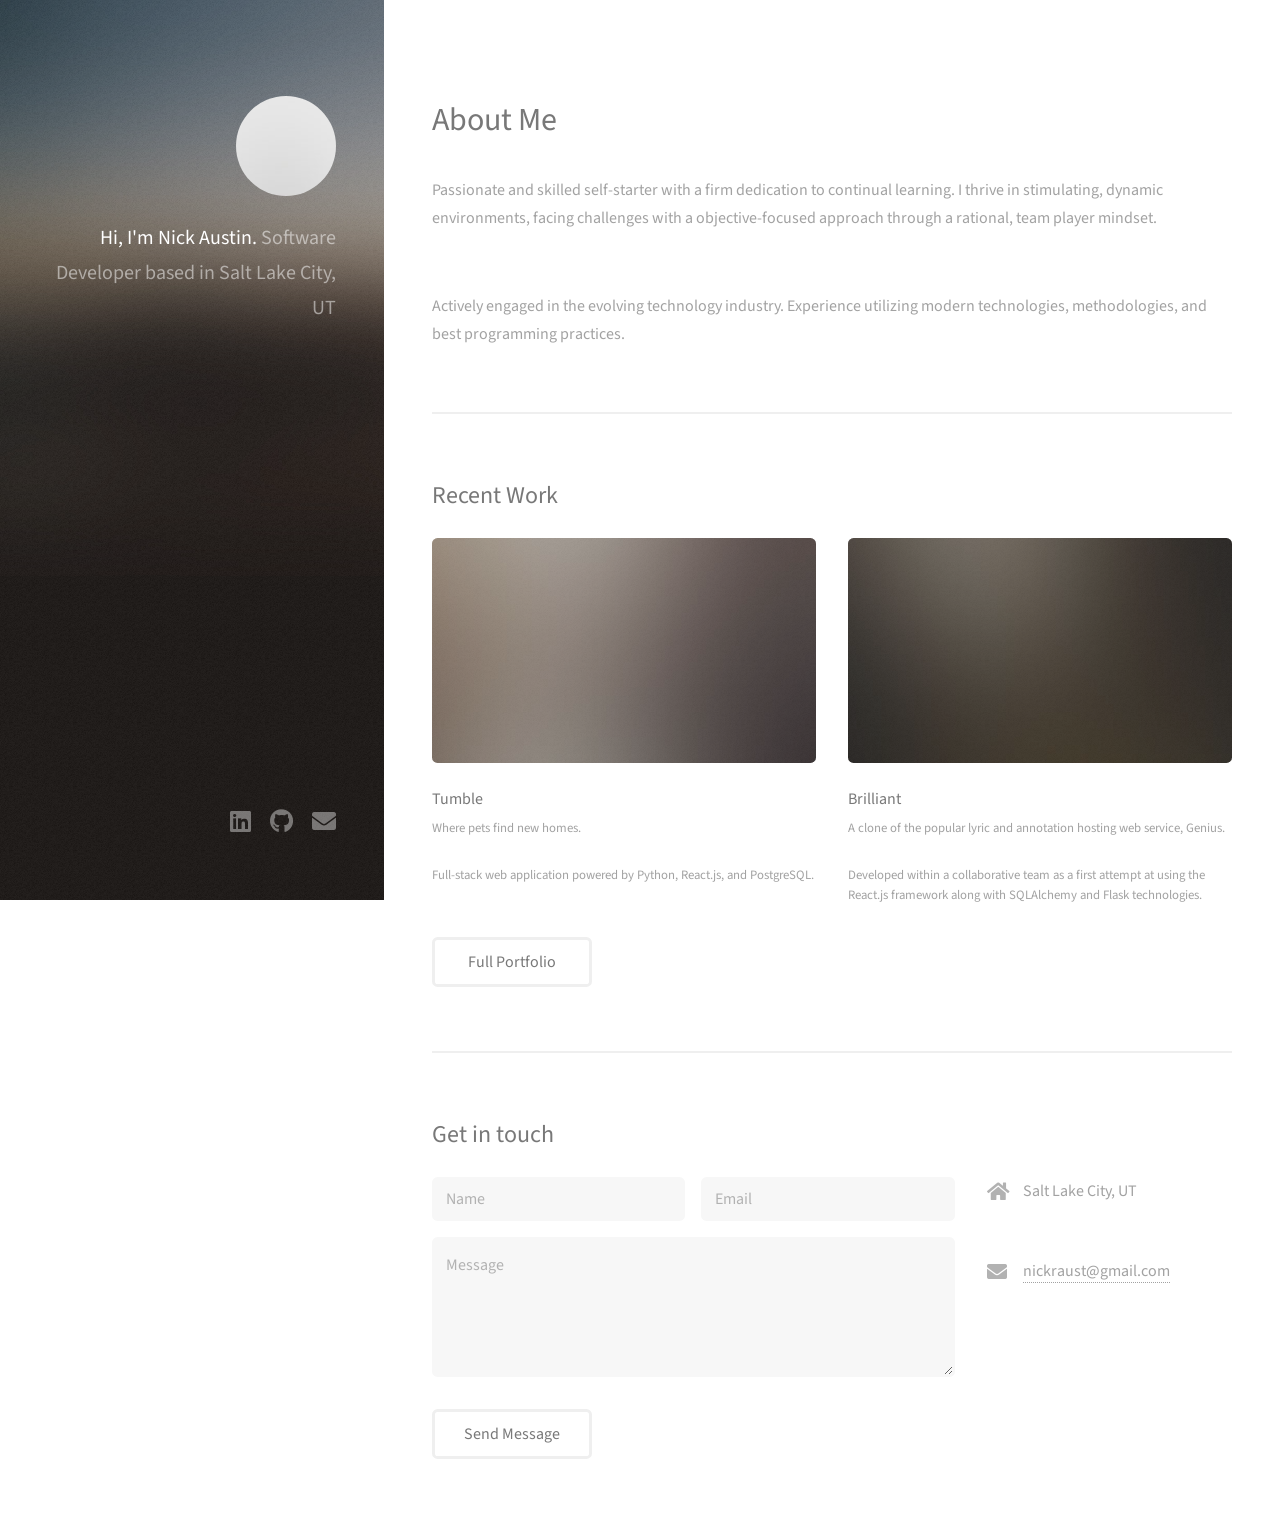
==== commit 0cb1a79c: "network links" ====
--- a/index.html
+++ b/index.html
@@ -6,7 +6,7 @@
 -->
 <html>
 	<head>
-		<title>Strata by HTML5 UP</title>
+		<title>Nick Austin</title>
 		<meta charset="utf-8" />
 		<meta name="viewport" content="width=device-width, initial-scale=1, user-scalable=no" />
 		<link rel="stylesheet" href="assets/css/main.css" />
@@ -46,14 +46,14 @@
 						<h2>Recent Work</h2>
 						<div class="row">
 							<article class="col-6 col-12-xsmall work-item">
-								<a href="images/fulls/01.jpg" class="image fit thumb"><img src="images/thumbs/01.jpg" alt="" /></a>
+								<a href="#" class="image fit thumb"><img src="images/thumbs/01.jpg" alt="" /></a>
 								<h3>Tumble</h3>
 								<p>Where pets find new homes.</p> 
 								<br>
 								<p>Full-stack web application powered by Python, React.js, and PostgreSQL.</p>
 							</article>
 							<article class="col-6 col-12-xsmall work-item">
-								<a href="images/fulls/02.jpg" class="image fit thumb"><img src="images/thumbs/02.jpg" alt="" /></a>
+								<a href="#" class="image fit thumb"><img src="images/thumbs/02.jpg" alt="" /></a>
 								<h3>Brilliant</h3>
 								<p>A clone of the popular lyric and annotation hosting web service, Genius.</p>
 								<br>
@@ -446,13 +446,12 @@
 			<footer id="footer">
 				<div class="inner">
 					<ul class="icons">
-						<li><a href="#" class="icon brands fa-twitter"><span class="label">Twitter</span></a></li>
-						<li><a href="#" class="icon brands fa-github"><span class="label">Github</span></a></li>
-						<li><a href="#" class="icon brands fa-dribbble"><span class="label">Dribbble</span></a></li>
-						<li><a href="#" class="icon solid fa-envelope"><span class="label">Email</span></a></li>
+						<li><a href="https://www.linkedin.com/in/nick-austin-bb4b23234/" class="icon brands fa-linkedin"><span class="label">Twitter</span></a></li>
+						<li><a href="https://github.com/nraustin" class="icon brands fa-github"><span class="label">Github</span></a></li>
+						<li><a href="mailto: nickademic@gmail.com" class="icon solid fa-envelope"><span class="label">Email</span></a></li>
 					</ul>
 					<ul class="copyright">
-						<li>&copy; Nick Austin</li>
+						<!-- <li>&copy; Nick Austin</li> -->
 					</ul>
 				</div>
 			</footer>
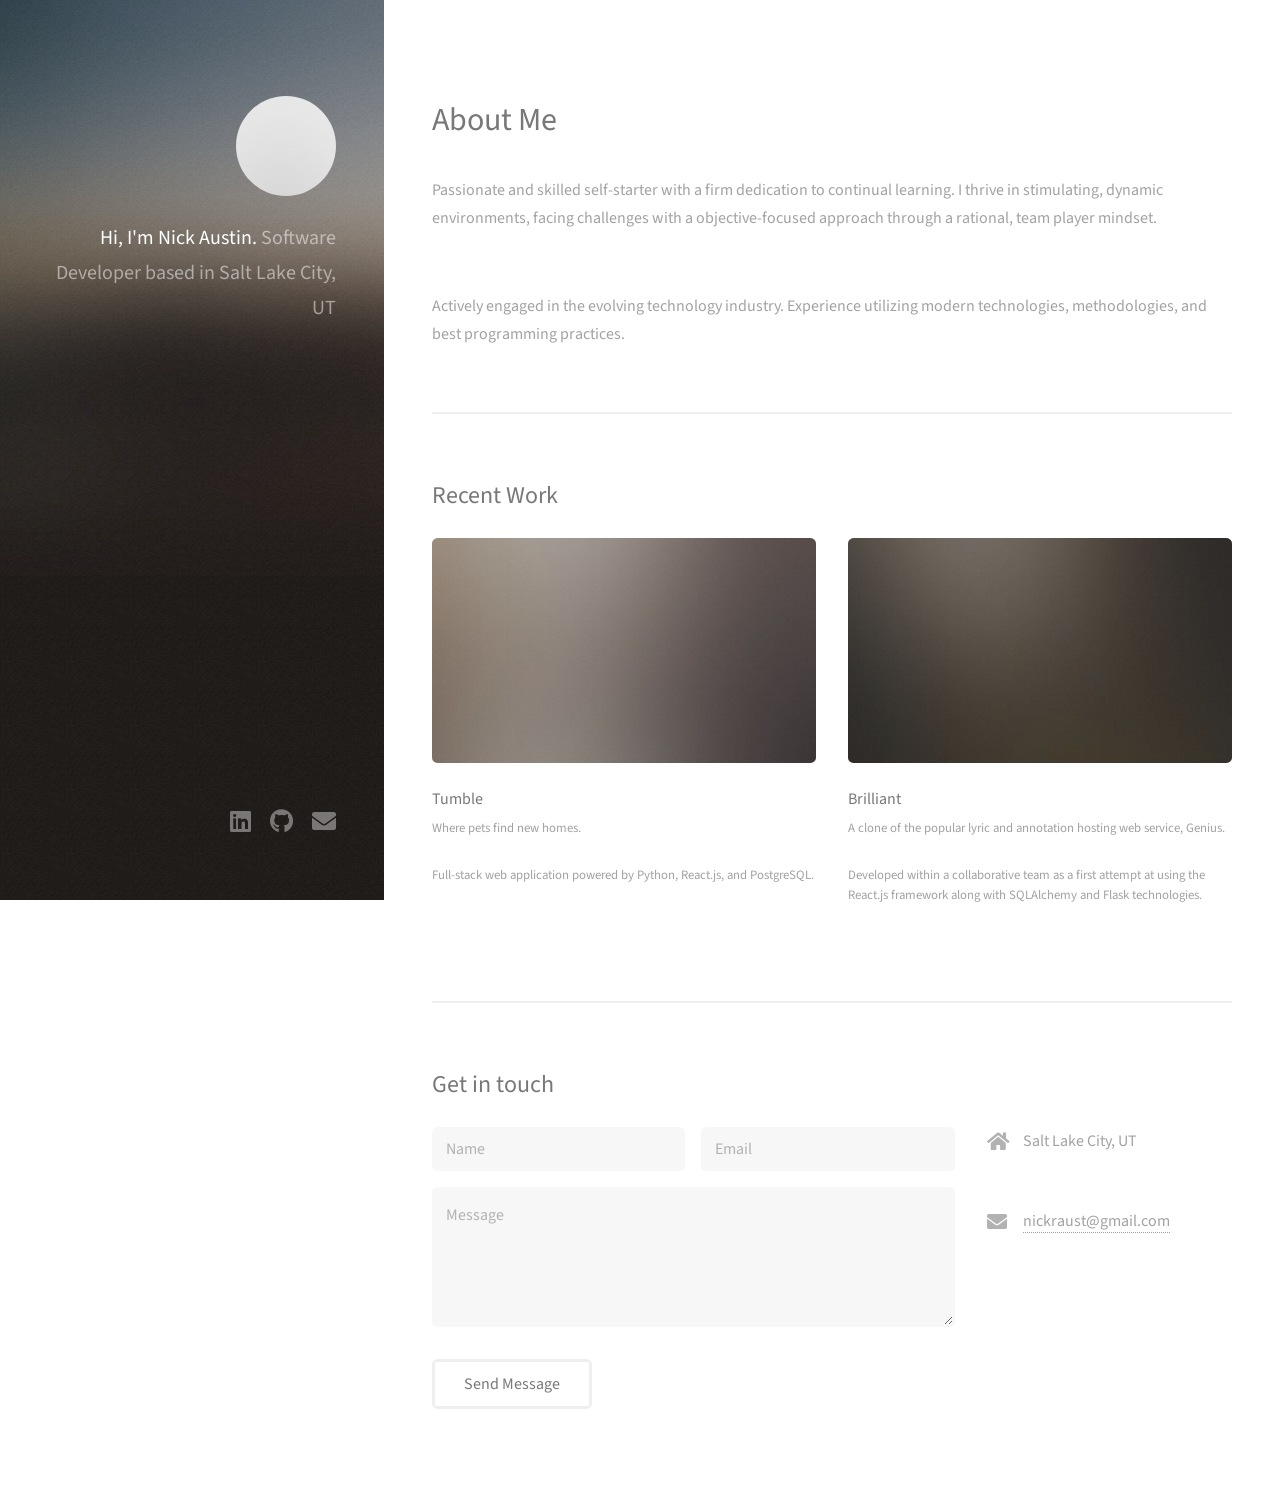
==== commit a6358556: "minimizing" ====
--- a/index.html
+++ b/index.html
@@ -46,7 +46,7 @@
 						<h2>Recent Work</h2>
 						<div class="row">
 							<article class="col-6 col-12-xsmall work-item">
-								<a href="#" class="image fit thumb"><img src="images/thumbs/01.jpg" alt="" /></a>
+								<a href="#https://tumble-app.onrender.com/" class="image fit thumb"><img src="images/thumbs/01.jpg" alt="" /></a>
 								<h3>Tumble</h3>
 								<p>Where pets find new homes.</p> 
 								<br>
@@ -80,9 +80,9 @@
 								<p>Lorem ipsum dolor sit amet nisl sed nullam feugiat.</p>
 							</article> -->
 						</div>
-						<ul class="actions">
+						<!-- <ul class="actions">
 							<li><a href="#" class="button">Full Portfolio</a></li>
-						</ul>
+						</ul> -->
 					</section>
 
 				<!-- Three -->
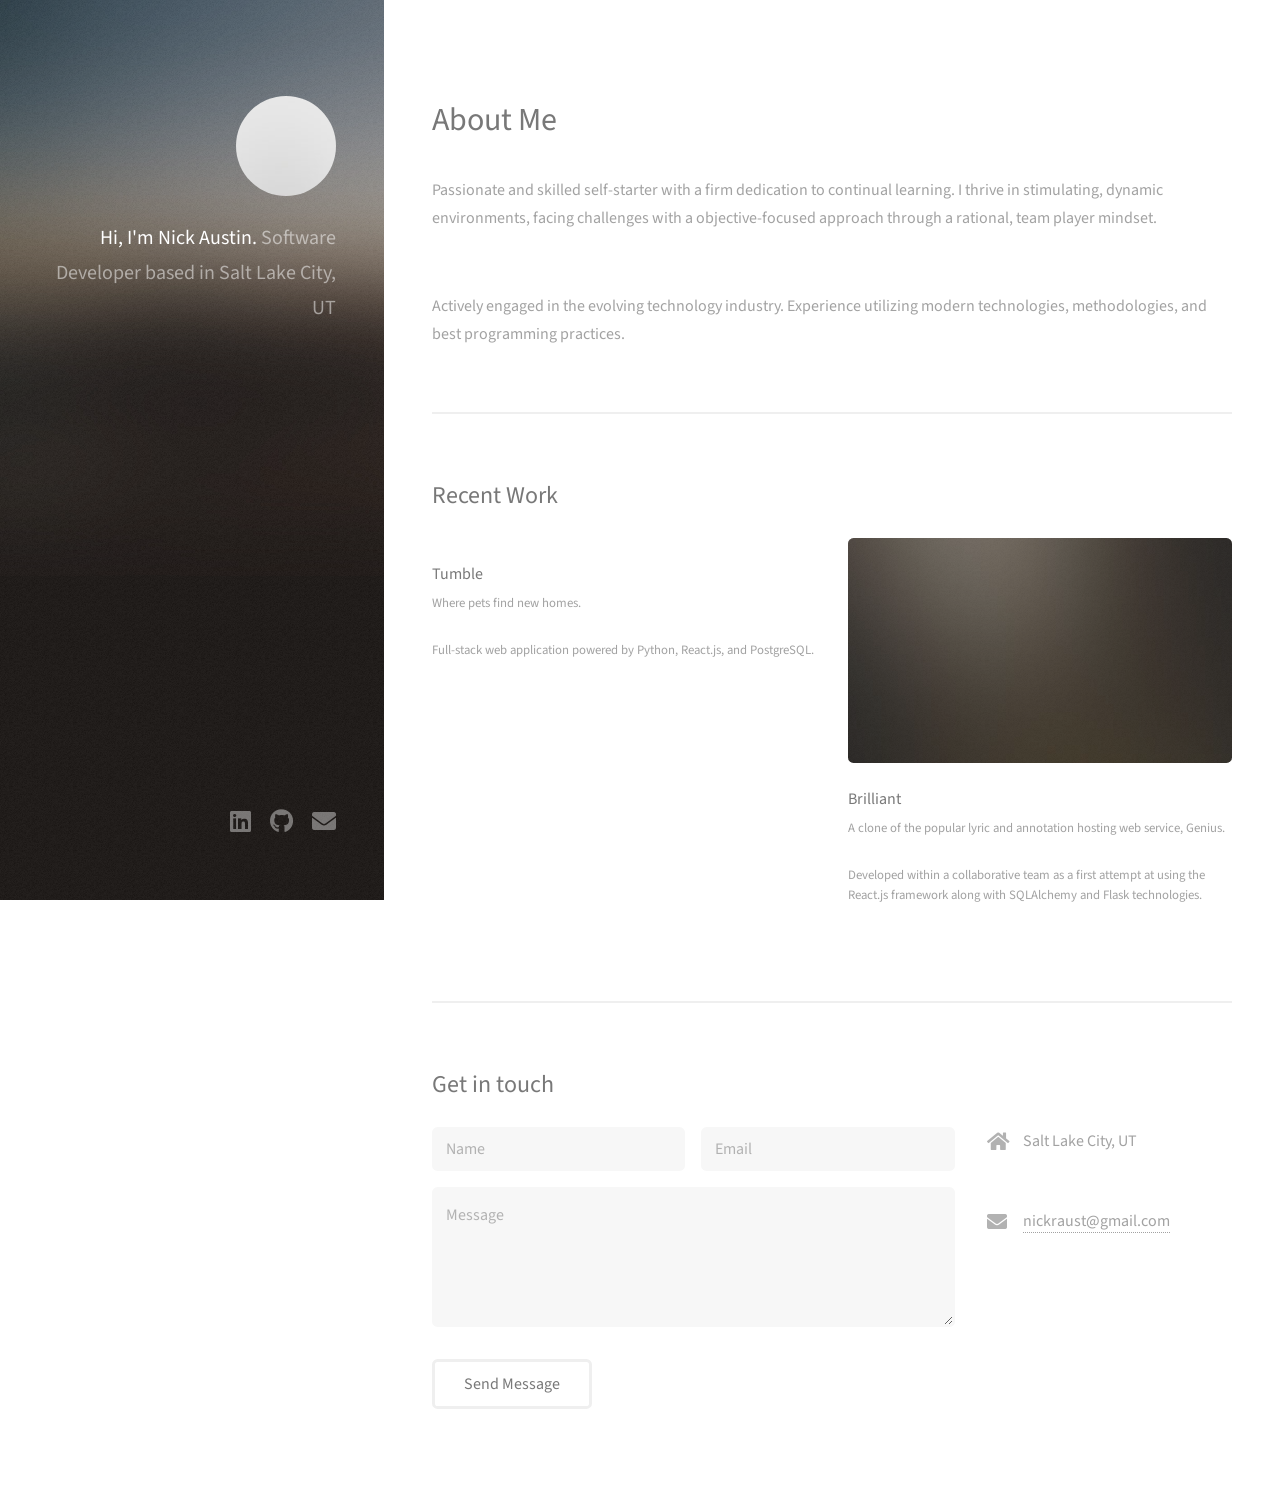
==== commit ad525193: "thumbnail 1" ====
--- a/index.html
+++ b/index.html
@@ -46,7 +46,7 @@
 						<h2>Recent Work</h2>
 						<div class="row">
 							<article class="col-6 col-12-xsmall work-item">
-								<a href="#https://tumble-app.onrender.com/" class="image fit thumb"><img src="images/thumbs/01.jpg" alt="" /></a>
+								<a href="#https://tumble-app.onrender.com/" class="image fit thumb"><img src="" alt="" /></a>
 								<h3>Tumble</h3>
 								<p>Where pets find new homes.</p> 
 								<br>
